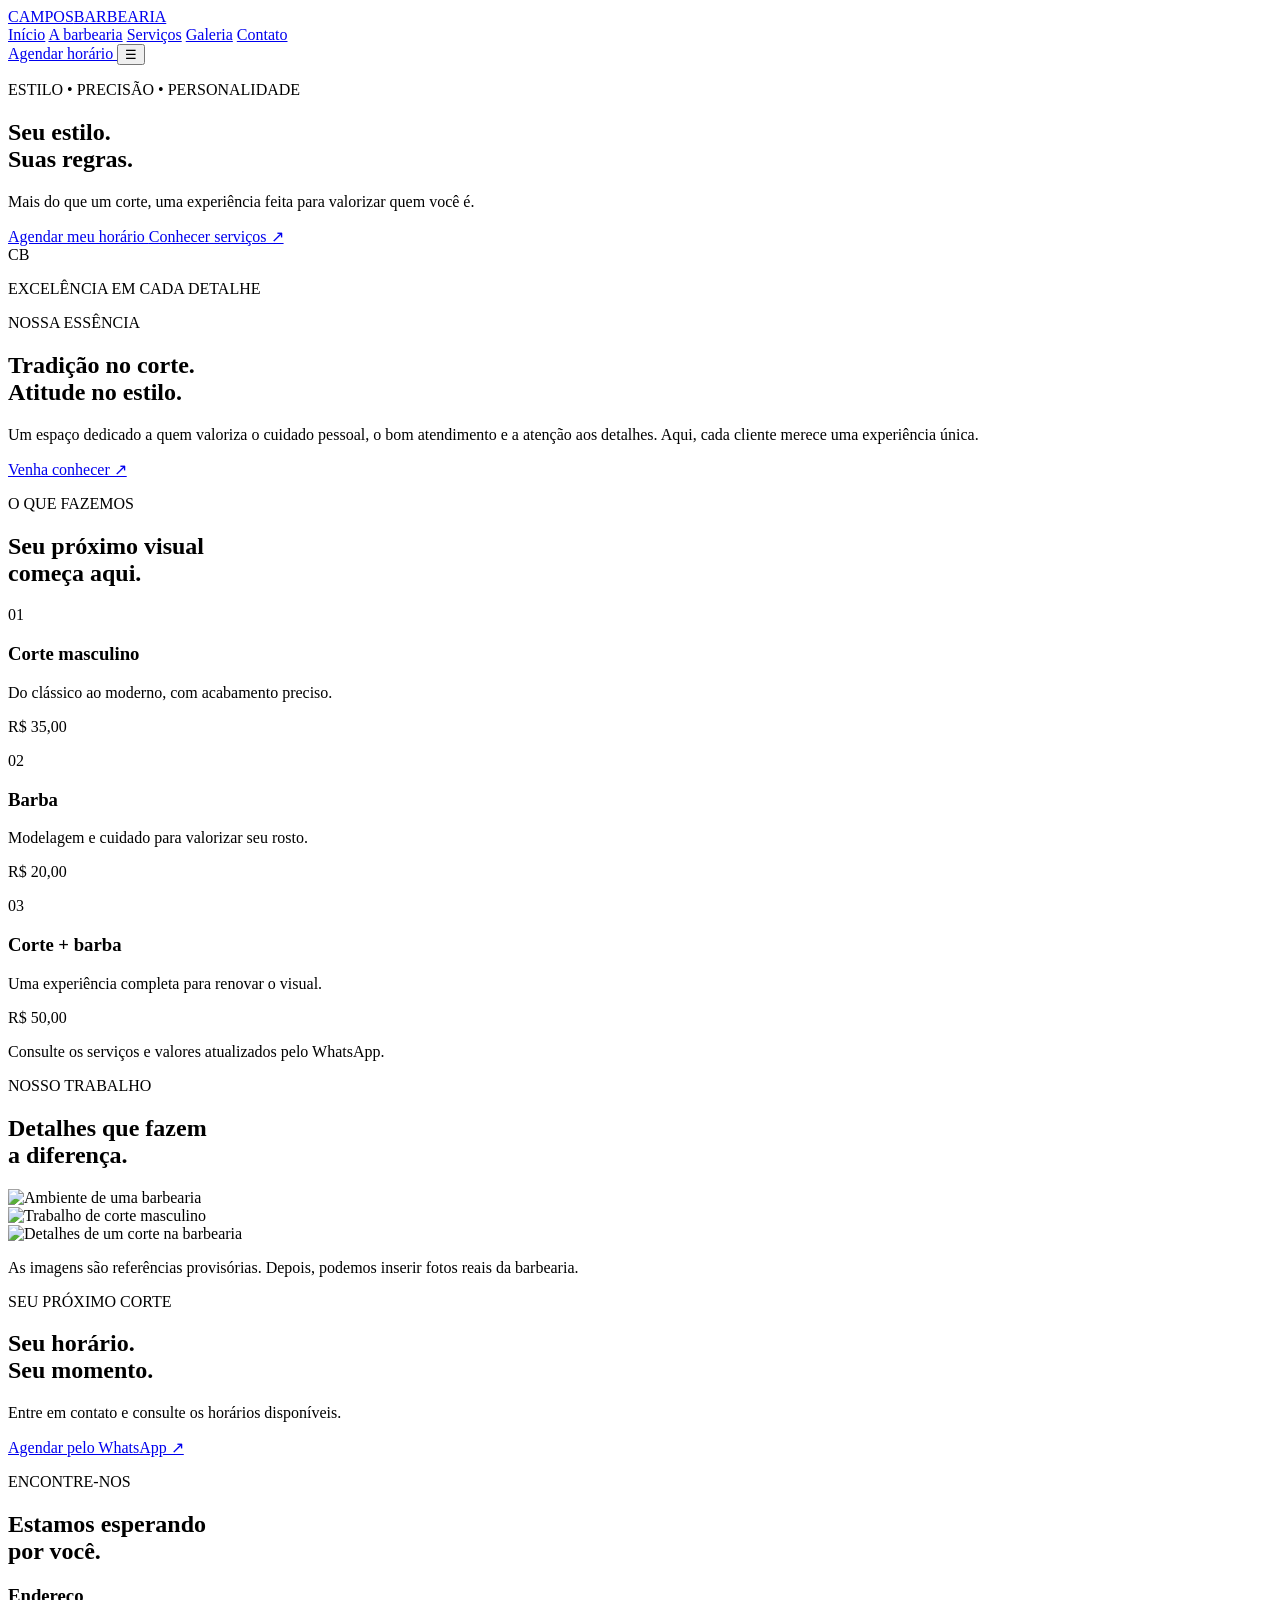
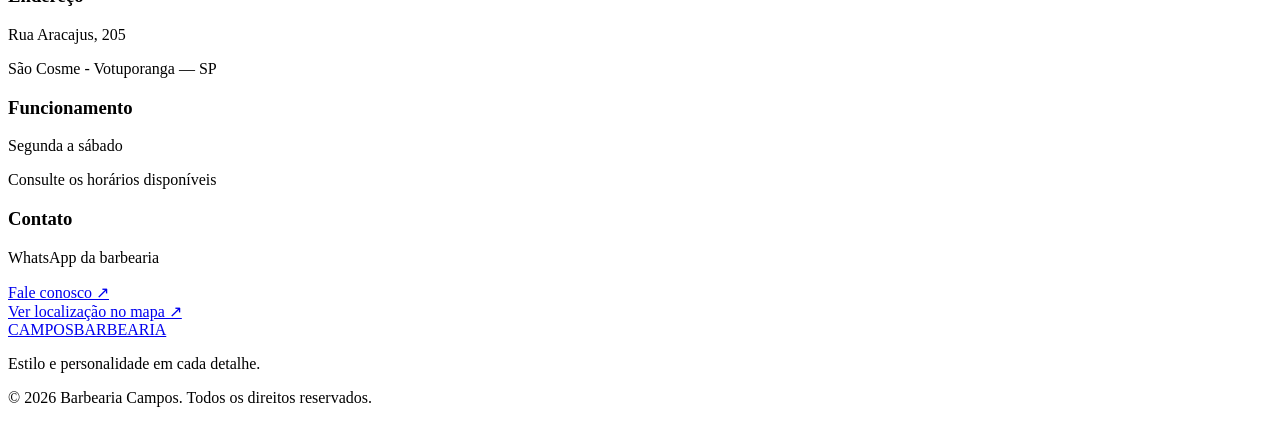
==== index.html @ 14225ef7 "Create index.html" ====
<!DOCTYPE html>
<html lang="pt-BR">
<head>
    <meta charset="UTF-8">
    <meta name="viewport" content="width=device-width, initial-scale=1.0">

    <meta name="description"
          content="Cortes de qualidade, estilo e atendimento personalizado. Agende seu horário.">

    <title>Campos | Barbearia Premium</title>

    <!-- Arquivo de estilos -->
    <link rel="stylesheet" href="style.css">

    <!-- Ícones e interações serão configurados depois -->
    <script src="script.js" defer></script>
</head>

<body>

    <!-- CABEÇALHO -->
    <header class="header">
        <a href="#inicio" class="logo">
            CAMPOS<span>BARBEARIA</span>
        </a>

        <nav class="nav" id="menu">
            <a href="#inicio">Início</a>
            <a href="#sobre">A barbearia</a>
            <a href="#servicos">Serviços</a>
            <a href="#galeria">Galeria</a>
            <a href="#contato">Contato</a>
        </nav>

        <a href="#agendamento" class="btn btn-outline">
            Agendar horário
        </a>

        <button class="menu-toggle"
                id="menu-toggle"
                aria-label="Abrir menu"
                aria-expanded="false"
                aria-controls="menu">
            ☰
        </button>
    </header>

    <main>

        <!-- APRESENTAÇÃO -->
        <section class="hero" id="inicio">
            <div class="hero-content">
                <p class="eyebrow">ESTILO • PRECISÃO • PERSONALIDADE</p>

                <h1>
                    Seu estilo.<br>
                    Suas <span>regras.</span>
                </h1>

                <p class="hero-description">
                    Mais do que um corte, uma experiência feita
                    para valorizar quem você é.
                </p>

                <div class="hero-actions">
                    <a href="#agendamento" class="btn btn-gold">
                        Agendar meu horário
                    </a>

                    <a href="#servicos" class="text-link">
                        Conhecer serviços ↗
                    </a>
                </div>
            </div>

            <div class="hero-decoration" aria-hidden="true">
                <span>CB</span>
            </div>

            <p class="hero-caption">
                EXCELÊNCIA EM CADA DETALHE
            </p>
        </section>

        <!-- SOBRE A BARBEARIA -->
        <section class="section about" id="sobre">
            <div class="section-heading">
                <p class="eyebrow">NOSSA ESSÊNCIA</p>
                <h2>Tradição no corte.<br><span>Atitude no estilo.</span></h2>
            </div>

            <div class="about-content">
                <p>
                    Um espaço dedicado a quem valoriza o cuidado pessoal,
                    o bom atendimento e a atenção aos detalhes.
                    Aqui, cada cliente merece uma experiência única.
                </p>

                <a href="#contato" class="text-link">
                    Venha conhecer ↗
                </a>
            </div>
        </section>

        <!-- SERVIÇOS -->
        <section class="section services" id="servicos">
            <div class="section-heading">
                <p class="eyebrow">O QUE FAZEMOS</p>
                <h2>Seu próximo visual<br><span>começa aqui.</span></h2>
            </div>

            <div class="service-grid">
                <article class="service-card">
                    <span class="service-number">01</span>
                    <h3>Corte masculino</h3>
                    <p>Do clássico ao moderno, com acabamento preciso.</p>
                    <p class="service-price">R$ 35,00</p>
                </article>

                <article class="service-card">
                    <span class="service-number">02</span>
                    <h3>Barba</h3>
                    <p>Modelagem e cuidado para valorizar seu rosto.</p>
                    <p class="service-price">R$ 20,00</p>
                </article>

                <article class="service-card">
                    <span class="service-number">03</span>
                    <h3>Corte + barba</h3>
                    <p>Uma experiência completa para renovar o visual.</p>
                    <p class="service-price">R$ 50,00</p>
                </article>
            </div>

            <p class="section-note">
                Consulte os serviços e valores atualizados pelo WhatsApp.
            </p>
        </section>

        <!-- GALERIA -->
        <section class="section gallery" id="galeria">
            <div class="section-heading">
                <p class="eyebrow">NOSSO TRABALHO</p>
                <h2>Detalhes que fazem<br><span>a diferença.</span></h2>
            </div>

            <div class="gallery-grid">
                <div class="gallery-item gallery-large">
                    <img
                        src="https://images.unsplash.com/photo-1503951914875-452162b0f3f1?auto=format&fit=crop&w=1000&q=80"
                        alt="Ambiente de uma barbearia"
                        loading="lazy">
                </div>

                <div class="gallery-item">
                    <img
                        src="https://images.unsplash.com/photo-1621605815971-fbc98d665033?auto=format&fit=crop&w=700&q=80"
                        alt="Trabalho de corte masculino"
                        loading="lazy">
                </div>

                <div class="gallery-item">
                    <img
                        src="https://images.unsplash.com/photo-1599351431202-1e0f0137899a?auto=format&fit=crop&w=700&q=80"
                        alt="Detalhes de um corte na barbearia"
                        loading="lazy">
                </div>
            </div>

            <p class="section-note">
                As imagens são referências provisórias.
                Depois, podemos inserir fotos reais da barbearia.
            </p>
        </section>

        <!-- AGENDAMENTO -->
        <section class="booking" id="agendamento">
            <p class="eyebrow">SEU PRÓXIMO CORTE</p>

            <h2>Seu horário.<br><span>Seu momento.</span></h2>

            <p>
                Entre em contato e consulte os horários disponíveis.
            </p>

            <a
                class="btn btn-gold"
                href="https://wa.me/5517991601154?text=Ol%C3%A1%21%20Gostaria%20de%20agendar%20um%20hor%C3%A1rio."
                target="_blank"
                rel="noopener noreferrer">
                Agendar pelo WhatsApp ↗
            </a>
        </section>

        <!-- LOCALIZAÇÃO E CONTATO -->
        <section class="section contact" id="contato">
            <div class="section-heading">
                <p class="eyebrow">ENCONTRE-NOS</p>
                <h2>Estamos esperando<br><span>por você.</span></h2>
            </div>

            <div class="contact-grid">
                <div>
                    <h3>Endereço</h3>
                    <p>Rua Aracajus, 205</p>
                    <p>São Cosme - Votuporanga — SP</p>
                </div>

                <div>
                    <h3>Funcionamento</h3>
                    <p>Segunda a sábado</p>
                    <p>Consulte os horários disponíveis</p>
                </div>

                <div>
                    <h3>Contato</h3>
                    <p>WhatsApp da barbearia</p>
                    <a href="#agendamento" class="text-link">
                        Fale conosco ↗
                    </a>
                </div>
            </div>

            <a
              class="btn btn-outline"
              href="https://www.google.com/maps/search/?api=1&query=Rua+Aracajus%2C+205%2C+S%C3%A3o+Cosme%2C+Votuporanga%2C+SP"
              target="_blank"
              rel="noopener noreferrer">
              Ver localização no mapa ↗
            </a>
        </section>

    </main>

    <!-- RODAPÉ -->
    <footer class="footer">
        <a href="#inicio" class="logo">
            CAMPOS<span>BARBEARIA</span>
        </a>

        <p>Estilo e personalidade em cada detalhe.</p>

        <p class="copyright">
            © <span id="year">2026</span> Barbearia Campos.
            Todos os direitos reservados.
        </p>
    </footer>

</body>
</html>
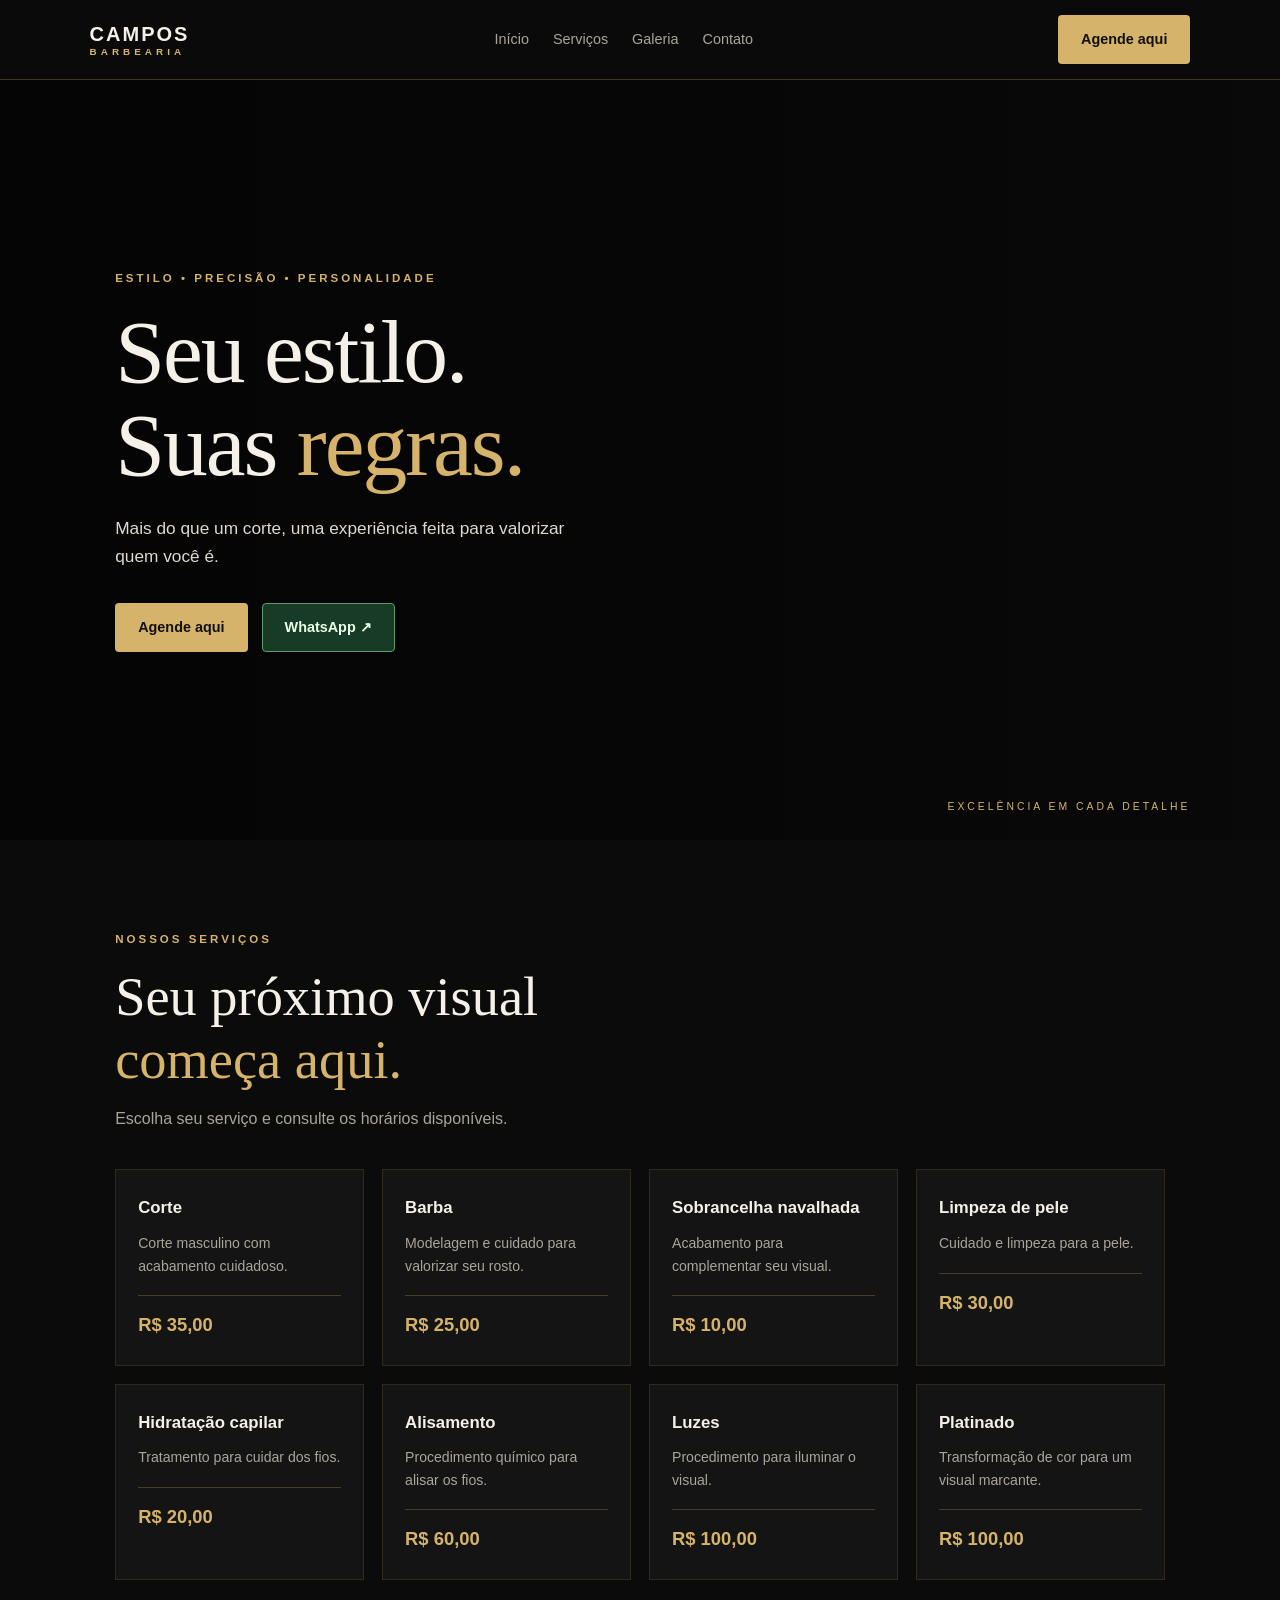
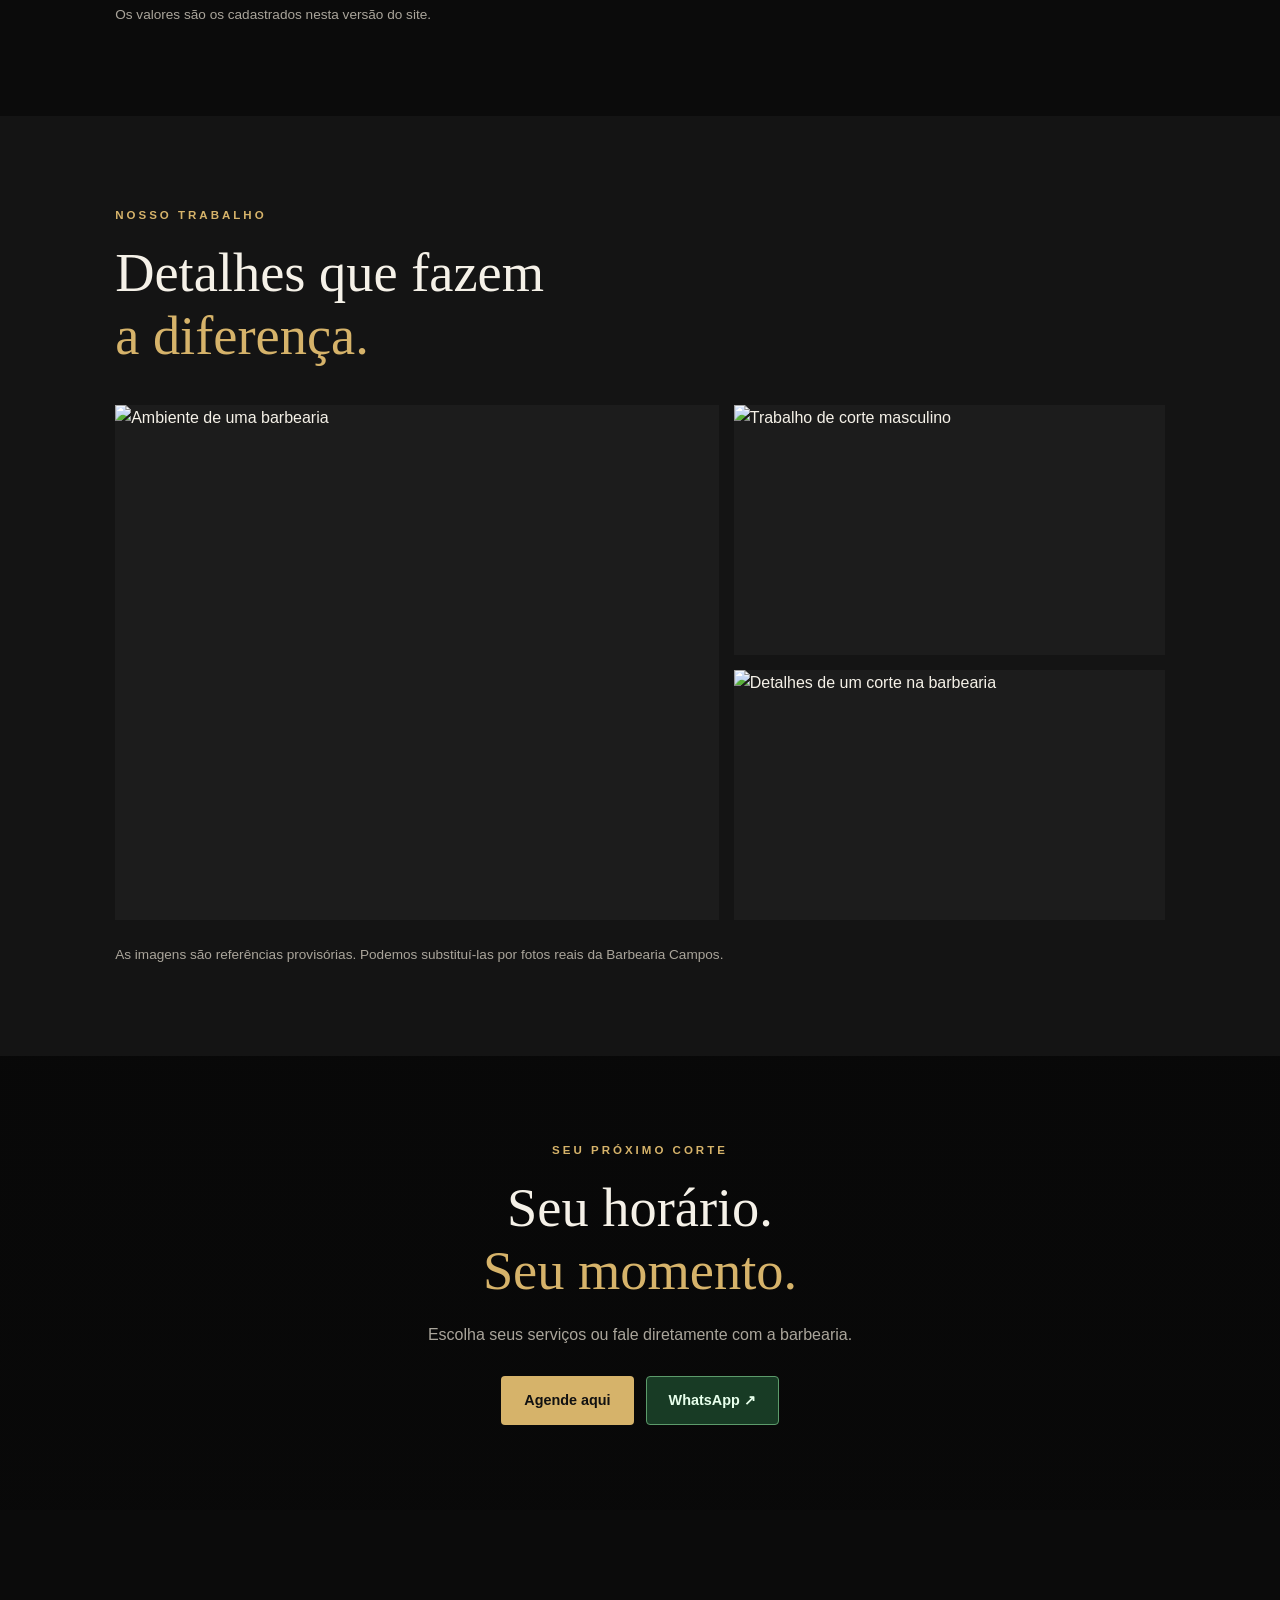
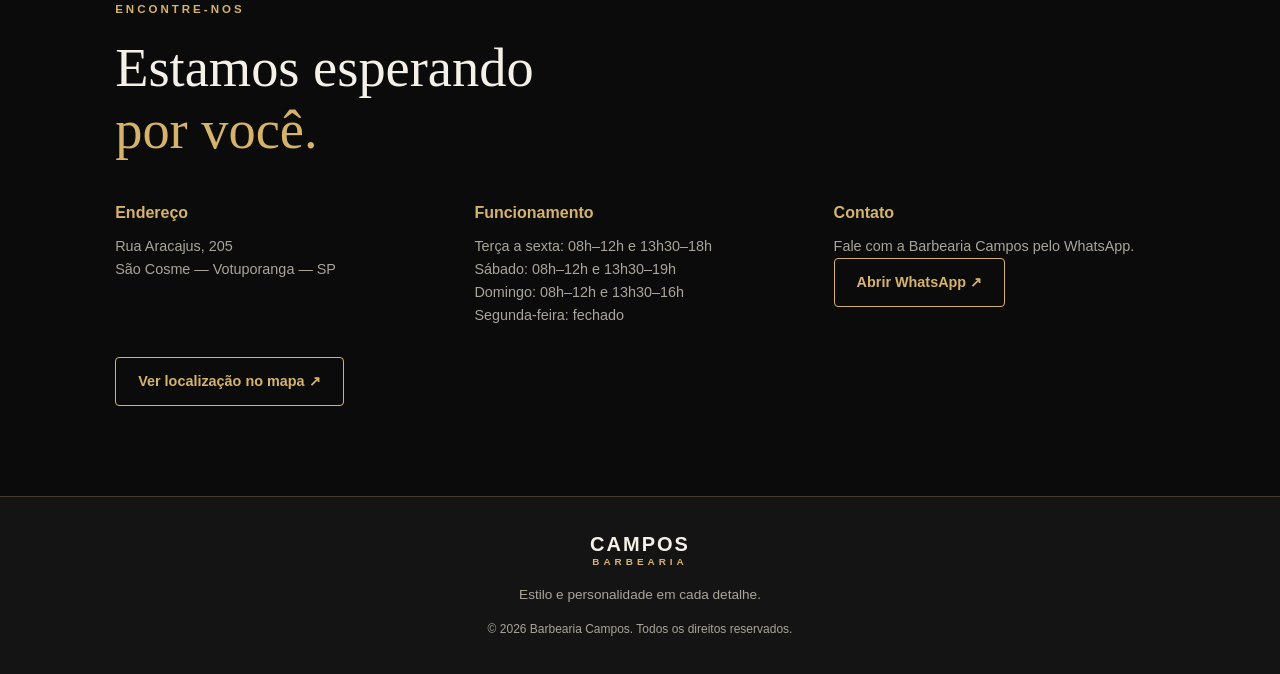
==== commit caf9c292: "Update index.html" ====
--- a/index.html
+++ b/index.html
@@ -1,53 +1,45 @@
+
 <!DOCTYPE html>
 <html lang="pt-BR">
 <head>
     <meta charset="UTF-8">
     <meta name="viewport" content="width=device-width, initial-scale=1.0">
-
-    <meta name="description"
-          content="Cortes de qualidade, estilo e atendimento personalizado. Agende seu horário.">
-
-    <title>Campos | Barbearia Premium</title>
-
-    <!-- Arquivo de estilos -->
+    <meta name="theme-color" content="#0b0b0b">
+    <meta name="description" content="Barbearia Campos: estilo, precisão e atendimento personalizado. Agende seu horário.">
+    <title>Barbearia Campos | Estilo e personalidade</title>
     <link rel="stylesheet" href="style.css">
-
-    <!-- Ícones e interações serão configurados depois -->
     <script src="script.js" defer></script>
 </head>
-
 <body>
-
-    <!-- CABEÇALHO -->
     <header class="header">
-        <a href="#inicio" class="logo">
+        <a href="#inicio" class="logo" aria-label="Barbearia Campos, início">
             CAMPOS<span>BARBEARIA</span>
         </a>
 
-        <nav class="nav" id="menu">
+        <nav class="nav" id="menu" aria-label="Navegação principal">
             <a href="#inicio">Início</a>
-            <a href="#sobre">A barbearia</a>
             <a href="#servicos">Serviços</a>
             <a href="#galeria">Galeria</a>
             <a href="#contato">Contato</a>
         </nav>
 
-        <a href="#agendamento" class="btn btn-outline">
-            Agendar horário
-        </a>
-
-        <button class="menu-toggle"
-                id="menu-toggle"
-                aria-label="Abrir menu"
-                aria-expanded="false"
-                aria-controls="menu">
+        <div class="header-actions">
+            <a href="agendamento.html" class="btn btn-gold">Agende aqui</a>
+        </div>
+
+        <button
+            class="menu-toggle"
+            id="menu-toggle"
+            type="button"
+            aria-label="Abrir menu"
+            aria-expanded="false"
+            aria-controls="menu">
             ☰
         </button>
     </header>
 
     <main>
-
-        <!-- APRESENTAÇÃO -->
+        <!-- CAPA PRINCIPAL -->
         <section class="hero" id="inicio">
             <div class="hero-content">
                 <p class="eyebrow">ESTILO • PRECISÃO • PERSONALIDADE</p>
@@ -63,77 +55,83 @@
                 </p>
 
                 <div class="hero-actions">
-                    <a href="#agendamento" class="btn btn-gold">
-                        Agendar meu horário
+                    <a href="agendamento.html" class="btn btn-gold">
+                        Agende aqui
                     </a>
 
-                    <a href="#servicos" class="text-link">
-                        Conhecer serviços ↗
+                    <a
+                        href="https://wa.me/5517991601154?text=Ol%C3%A1%21%20Gostaria%20de%20conhecer%20os%20servi%C3%A7os%20da%20Barbearia%20Campos."
+                        class="btn btn-whatsapp"
+                        target="_blank"
+                        rel="noopener noreferrer">
+                        WhatsApp ↗
                     </a>
                 </div>
             </div>
 
-            <div class="hero-decoration" aria-hidden="true">
-                <span>CB</span>
-            </div>
-
-            <p class="hero-caption">
-                EXCELÊNCIA EM CADA DETALHE
-            </p>
-        </section>
-
-        <!-- SOBRE A BARBEARIA -->
-        <section class="section about" id="sobre">
-            <div class="section-heading">
-                <p class="eyebrow">NOSSA ESSÊNCIA</p>
-                <h2>Tradição no corte.<br><span>Atitude no estilo.</span></h2>
-            </div>
-
-            <div class="about-content">
-                <p>
-                    Um espaço dedicado a quem valoriza o cuidado pessoal,
-                    o bom atendimento e a atenção aos detalhes.
-                    Aqui, cada cliente merece uma experiência única.
-                </p>
-
-                <a href="#contato" class="text-link">
-                    Venha conhecer ↗
-                </a>
-            </div>
+            <p class="hero-caption">EXCELÊNCIA EM CADA DETALHE</p>
         </section>
 
         <!-- SERVIÇOS -->
         <section class="section services" id="servicos">
             <div class="section-heading">
-                <p class="eyebrow">O QUE FAZEMOS</p>
+                <p class="eyebrow">NOSSOS SERVIÇOS</p>
                 <h2>Seu próximo visual<br><span>começa aqui.</span></h2>
+                <p>Escolha seu serviço e consulte os horários disponíveis.</p>
             </div>
 
             <div class="service-grid">
                 <article class="service-card">
-                    <span class="service-number">01</span>
-                    <h3>Corte masculino</h3>
-                    <p>Do clássico ao moderno, com acabamento preciso.</p>
+                    <h3>Corte</h3>
+                    <p>Corte masculino com acabamento cuidadoso.</p>
                     <p class="service-price">R$ 35,00</p>
                 </article>
 
                 <article class="service-card">
-                    <span class="service-number">02</span>
                     <h3>Barba</h3>
                     <p>Modelagem e cuidado para valorizar seu rosto.</p>
+                    <p class="service-price">R$ 25,00</p>
+                </article>
+
+                <article class="service-card">
+                    <h3>Sobrancelha navalhada</h3>
+                    <p>Acabamento para complementar seu visual.</p>
+                    <p class="service-price">R$ 10,00</p>
+                </article>
+
+                <article class="service-card">
+                    <h3>Limpeza de pele</h3>
+                    <p>Cuidado e limpeza para a pele.</p>
+                    <p class="service-price">R$ 30,00</p>
+                </article>
+
+                <article class="service-card">
+                    <h3>Hidratação capilar</h3>
+                    <p>Tratamento para cuidar dos fios.</p>
                     <p class="service-price">R$ 20,00</p>
                 </article>
 
                 <article class="service-card">
-                    <span class="service-number">03</span>
-                    <h3>Corte + barba</h3>
-                    <p>Uma experiência completa para renovar o visual.</p>
-                    <p class="service-price">R$ 50,00</p>
+                    <h3>Alisamento</h3>
+                    <p>Procedimento químico para alisar os fios.</p>
+                    <p class="service-price">R$ 60,00</p>
+                </article>
+
+                <article class="service-card">
+                    <h3>Luzes</h3>
+                    <p>Procedimento para iluminar o visual.</p>
+                    <p class="service-price">R$ 100,00</p>
+                </article>
+
+                <article class="service-card">
+                    <h3>Platinado</h3>
+                    <p>Transformação de cor para um visual marcante.</p>
+                    <p class="service-price">R$ 100,00</p>
                 </article>
             </div>
 
             <p class="section-note">
-                Consulte os serviços e valores atualizados pelo WhatsApp.
+                Os valores são os cadastrados nesta versão do site.
             </p>
         </section>
 
@@ -168,31 +166,33 @@
             </div>
 
             <p class="section-note">
-                As imagens são referências provisórias.
-                Depois, podemos inserir fotos reais da barbearia.
+                As imagens são referências provisórias. Podemos substituí-las
+                por fotos reais da Barbearia Campos.
             </p>
         </section>
 
-        <!-- AGENDAMENTO -->
-        <section class="booking" id="agendamento">
+        <!-- CHAMADA PARA AGENDAMENTO -->
+        <section class="booking">
             <p class="eyebrow">SEU PRÓXIMO CORTE</p>
-
             <h2>Seu horário.<br><span>Seu momento.</span></h2>
-
-            <p>
-                Entre em contato e consulte os horários disponíveis.
-            </p>
-
-            <a
-                class="btn btn-gold"
-                href="https://wa.me/5517991601154?text=Ol%C3%A1%21%20Gostaria%20de%20agendar%20um%20hor%C3%A1rio."
-                target="_blank"
-                rel="noopener noreferrer">
-                Agendar pelo WhatsApp ↗
-            </a>
-        </section>
-
-        <!-- LOCALIZAÇÃO E CONTATO -->
+            <p>Escolha seus serviços ou fale diretamente com a barbearia.</p>
+
+            <div class="booking-actions">
+                <a href="agendamento.html" class="btn btn-gold">
+                    Agende aqui
+                </a>
+
+                <a
+                    href="https://wa.me/5517991601154?text=Ol%C3%A1%21%20Gostaria%20de%20agendar%20um%20hor%C3%A1rio."
+                    class="btn btn-whatsapp"
+                    target="_blank"
+                    rel="noopener noreferrer">
+                    WhatsApp ↗
+                </a>
+            </div>
+        </section>
+
+        <!-- CONTATO E LOCALIZAÇÃO -->
         <section class="section contact" id="contato">
             <div class="section-heading">
                 <p class="eyebrow">ENCONTRE-NOS</p>
@@ -203,36 +203,40 @@
                 <div>
                     <h3>Endereço</h3>
                     <p>Rua Aracajus, 205</p>
-                    <p>São Cosme - Votuporanga — SP</p>
+                    <p>São Cosme — Votuporanga — SP</p>
                 </div>
 
                 <div>
                     <h3>Funcionamento</h3>
-                    <p>Segunda a sábado</p>
-                    <p>Consulte os horários disponíveis</p>
+                    <p>Terça a sexta: 08h–12h e 13h30–18h</p>
+                    <p>Sábado: 08h–12h e 13h30–19h</p>
+                    <p>Domingo: 08h–12h e 13h30–16h</p>
+                    <p>Segunda-feira: fechado</p>
                 </div>
 
                 <div>
                     <h3>Contato</h3>
-                    <p>WhatsApp da barbearia</p>
-                    <a href="#agendamento" class="text-link">
-                        Fale conosco ↗
+                    <p>Fale com a Barbearia Campos pelo WhatsApp.</p>
+                    <a
+                        href="https://wa.me/5517991601154"
+                        class="btn btn-outline"
+                        target="_blank"
+                        rel="noopener noreferrer">
+                        Abrir WhatsApp ↗
                     </a>
                 </div>
             </div>
 
             <a
-              class="btn btn-outline"
-              href="https://www.google.com/maps/search/?api=1&query=Rua+Aracajus%2C+205%2C+S%C3%A3o+Cosme%2C+Votuporanga%2C+SP"
-              target="_blank"
-              rel="noopener noreferrer">
-              Ver localização no mapa ↗
+                class="btn btn-outline"
+                href="https://www.google.com/maps/search/?api=1&query=Rua+Aracajus%2C+205%2C+S%C3%A3o+Cosme%2C+Votuporanga%2C+SP"
+                target="_blank"
+                rel="noopener noreferrer">
+                Ver localização no mapa ↗
             </a>
         </section>
-
     </main>
 
-    <!-- RODAPÉ -->
     <footer class="footer">
         <a href="#inicio" class="logo">
             CAMPOS<span>BARBEARIA</span>
@@ -245,6 +249,6 @@
             Todos os direitos reservados.
         </p>
     </footer>
-
 </body>
 </html>
+
--- a/style.css
+++ b/style.css
@@ -0,0 +1,795 @@
+
+:root {
+    --bg: #0b0b0b;
+    --surface: #141414;
+    --surface-light: #1c1c1c;
+    --gold: #d6b36a;
+    --gold-light: #f0d99f;
+    --text: #f5f1e8;
+    --muted: #aaa59b;
+    --border: rgba(214, 179, 106, 0.25);
+}
+
+* {
+    margin: 0;
+    padding: 0;
+    box-sizing: border-box;
+}
+
+html {
+    scroll-behavior: smooth;
+    scroll-padding-top: 90px;
+}
+
+body {
+    background: var(--bg);
+    color: var(--text);
+    font-family: Arial, Helvetica, sans-serif;
+    line-height: 1.6;
+    overflow-wrap: break-word;
+}
+
+img {
+    display: block;
+    max-width: 100%;
+    width: 100%;
+}
+
+a {
+    color: inherit;
+    text-decoration: none;
+}
+
+button,
+input,
+select {
+    font: inherit;
+}
+
+a:focus-visible,
+button:focus-visible,
+input:focus-visible,
+select:focus-visible {
+    outline: 2px solid var(--gold-light);
+    outline-offset: 3px;
+}
+
+::selection {
+    background: var(--gold);
+    color: var(--bg);
+}
+
+/* CABEÇALHO */
+
+.header {
+    position: sticky;
+    top: 0;
+    z-index: 100;
+    width: 100%;
+    min-height: 78px;
+    padding: 15px 7%;
+    display: flex;
+    align-items: center;
+    justify-content: space-between;
+    gap: 24px;
+    background: rgba(11, 11, 11, 0.97);
+    border-bottom: 1px solid var(--border);
+}
+
+.logo {
+    display: inline-flex;
+    flex-direction: column;
+    flex-shrink: 0;
+    font-size: 1.25rem;
+    font-weight: 800;
+    letter-spacing: 2px;
+    line-height: 1.2;
+}
+
+.logo span {
+    color: var(--gold);
+    font-size: 0.62rem;
+    letter-spacing: 4px;
+}
+
+.nav {
+    display: flex;
+    align-items: center;
+    gap: 24px;
+}
+
+.nav a {
+    color: var(--muted);
+    font-size: 0.9rem;
+    transition: color 0.2s ease;
+}
+
+.nav a:hover {
+    color: var(--gold);
+}
+
+.header-actions {
+    display: flex;
+    align-items: center;
+    gap: 10px;
+}
+
+.menu-toggle {
+    display: none;
+    min-width: 44px;
+    min-height: 44px;
+    border: 1px solid var(--border);
+    border-radius: 4px;
+    background: transparent;
+    color: var(--gold);
+    font-size: 1.5rem;
+    cursor: pointer;
+}
+
+/* BOTÕES */
+
+.btn {
+    min-height: 46px;
+    padding: 12px 22px;
+    display: inline-flex;
+    justify-content: center;
+    align-items: center;
+    gap: 8px;
+    border: 1px solid transparent;
+    border-radius: 4px;
+    font-size: 0.9rem;
+    font-weight: 700;
+    text-align: center;
+    cursor: pointer;
+    transition:
+        background 0.2s ease,
+        color 0.2s ease,
+        border-color 0.2s ease,
+        transform 0.2s ease;
+}
+
+.btn:hover {
+    transform: translateY(-2px);
+}
+
+.btn-gold {
+    background: var(--gold);
+    color: #111;
+}
+
+.btn-gold:hover {
+    background: var(--gold-light);
+}
+
+.btn-outline {
+    border-color: var(--gold);
+    color: var(--gold);
+    background: transparent;
+}
+
+.btn-outline:hover {
+    background: var(--gold);
+    color: #111;
+}
+
+.btn-whatsapp {
+    border-color: #5c9b6b;
+    background: #183b25;
+    color: #e7ffec;
+}
+
+.btn-whatsapp:hover {
+    background: #245332;
+}
+
+/* CAPA / APRESENTAÇÃO PRINCIPAL */
+
+.hero {
+    position: relative;
+    isolation: isolate;
+    min-height: min(760px, calc(100vh - 78px));
+    padding: 100px 9%;
+    display: flex;
+    align-items: center;
+    overflow: hidden;
+    background:
+        linear-gradient(
+            90deg,
+            rgba(5, 5, 5, 0.97) 0%,
+            rgba(5, 5, 5, 0.83) 52%,
+            rgba(5, 5, 5, 0.38) 100%
+        ),
+        url("https://images.unsplash.com/photo-1503951914875-452162b0f3f1?auto=format&fit=crop&w=1800&q=85")
+        center 45% / cover no-repeat;
+}
+
+.hero-content {
+    position: relative;
+    z-index: 2;
+    width: 100%;
+    max-width: 720px;
+}
+
+.eyebrow {
+    margin-bottom: 18px;
+    color: var(--gold);
+    font-size: 0.72rem;
+    font-weight: 700;
+    letter-spacing: 3px;
+    text-transform: uppercase;
+}
+
+.hero h1 {
+    margin-bottom: 24px;
+    font-family: Georgia, "Times New Roman", serif;
+    font-size: clamp(3rem, 7vw, 6rem);
+    font-weight: 400;
+    line-height: 1.04;
+    letter-spacing: -2px;
+}
+
+.hero h1 span,
+.section-heading h2 span,
+.booking h2 span {
+    color: var(--gold);
+}
+
+.hero-description {
+    max-width: 470px;
+    margin-bottom: 32px;
+    color: #ded8ce;
+    font-size: 1.08rem;
+}
+
+.hero-actions {
+    display: flex;
+    flex-wrap: wrap;
+    align-items: center;
+    gap: 14px;
+}
+
+.hero-caption {
+    position: absolute;
+    right: 7%;
+    bottom: 24px;
+    color: var(--gold);
+    font-size: 0.65rem;
+    letter-spacing: 3px;
+}
+
+/* SEÇÕES */
+
+.section {
+    padding: 90px 9%;
+}
+
+.section-heading {
+    margin-bottom: 38px;
+}
+
+.section-heading h2,
+.booking h2 {
+    font-family: Georgia, "Times New Roman", serif;
+    font-size: clamp(2rem, 4.5vw, 3.4rem);
+    font-weight: 400;
+    line-height: 1.15;
+}
+
+.section-heading > p:not(.eyebrow) {
+    margin-top: 14px;
+    color: var(--muted);
+}
+
+/* SERVIÇOS */
+
+.services {
+    background: var(--bg);
+}
+
+.service-grid {
+    display: grid;
+    grid-template-columns: repeat(4, minmax(0, 1fr));
+    gap: 18px;
+}
+
+.service-card {
+    min-width: 0;
+    padding: 25px 22px;
+    border: 1px solid #30291e;
+    background: var(--surface);
+    transition:
+        transform 0.2s ease,
+        border-color 0.2s ease;
+}
+
+.service-card:hover {
+    transform: translateY(-4px);
+    border-color: var(--gold);
+}
+
+.service-card h3 {
+    margin-bottom: 10px;
+    font-size: 1.05rem;
+}
+
+.service-card p {
+    color: var(--muted);
+    font-size: 0.88rem;
+}
+
+.service-price {
+    margin-top: 18px;
+    padding-top: 14px;
+    border-top: 1px solid var(--border);
+    color: var(--gold) !important;
+    font-size: 1.15rem !important;
+    font-weight: 700;
+}
+
+.section-note {
+    margin-top: 24px;
+    color: var(--muted);
+    font-size: 0.85rem;
+}
+
+/* GALERIA */
+
+.gallery {
+    background: var(--surface);
+}
+
+.gallery-grid {
+    display: grid;
+    grid-template-columns: 1.4fr 1fr;
+    grid-template-rows: repeat(2, minmax(180px, 250px));
+    gap: 15px;
+}
+
+.gallery-item {
+    min-width: 0;
+    overflow: hidden;
+    background: var(--surface-light);
+}
+
+.gallery-large {
+    grid-row: span 2;
+}
+
+.gallery-item img {
+    height: 100%;
+    object-fit: cover;
+    transition: transform 0.35s ease;
+}
+
+.gallery-item:hover img {
+    transform: scale(1.04);
+}
+
+/* CHAMADA PARA AGENDAMENTO */
+
+.booking {
+    padding: 85px 9%;
+    text-align: center;
+    background:
+        linear-gradient(rgba(8, 8, 8, 0.9), rgba(8, 8, 8, 0.95)),
+        url("https://images.unsplash.com/photo-1621605815971-fbc98d665033?auto=format&fit=crop&w=1600&q=80")
+        center / cover no-repeat;
+}
+
+.booking h2 {
+    margin-bottom: 20px;
+}
+
+.booking > p:not(.eyebrow) {
+    margin-bottom: 28px;
+    color: var(--muted);
+}
+
+.booking-actions {
+    display: flex;
+    justify-content: center;
+    flex-wrap: wrap;
+    gap: 12px;
+}
+
+/* CONTATO */
+
+.contact {
+    background: var(--bg);
+}
+
+.contact-grid {
+    display: grid;
+    grid-template-columns: repeat(3, minmax(0, 1fr));
+    gap: 28px;
+    margin-bottom: 30px;
+}
+
+.contact-grid h3 {
+    margin-bottom: 10px;
+    color: var(--gold);
+    font-size: 1rem;
+}
+
+.contact-grid p {
+    color: var(--muted);
+    font-size: 0.9rem;
+    overflow-wrap: anywhere;
+}
+
+/* RODAPÉ */
+
+.footer {
+    padding: 35px 7%;
+    border-top: 1px solid var(--border);
+    background: var(--surface);
+    text-align: center;
+}
+
+.footer .logo {
+    align-items: center;
+    margin-bottom: 16px;
+}
+
+.footer p {
+    color: var(--muted);
+    font-size: 0.85rem;
+}
+
+.footer .copyright {
+    margin-top: 14px;
+    font-size: 0.75rem;
+}
+
+/* PÁGINA DE AGENDAMENTO */
+
+.booking-page-body {
+    min-height: 100vh;
+    background: #101010;
+}
+
+.booking-page {
+    min-height: 80vh;
+    padding: 75px 6%;
+    background:
+        linear-gradient(rgba(8, 8, 8, 0.91), rgba(8, 8, 8, 0.96)),
+        url("https://images.unsplash.com/photo-1621605815971-fbc98d665033?auto=format&fit=crop&w=1600&q=80")
+        center / cover no-repeat;
+}
+
+.booking-page .section-heading {
+    max-width: 760px;
+    margin: 0 auto 35px;
+    text-align: center;
+}
+
+.booking-form {
+    width: 100%;
+    max-width: 760px;
+    margin: 0 auto;
+    padding: 32px;
+    border: 1px solid var(--border);
+    border-radius: 10px;
+    background: rgba(20, 20, 20, 0.97);
+}
+
+.booking-form h2 {
+    margin: 28px 0 12px;
+    color: var(--gold);
+    font-size: 1.3rem;
+}
+
+.booking-form h2:first-child {
+    margin-top: 0;
+}
+
+.form-help {
+    margin-bottom: 20px;
+    color: var(--muted);
+    font-size: 0.9rem;
+}
+
+/* OPÇÕES DOS SERVIÇOS */
+
+.service-list {
+    display: grid;
+    gap: 10px;
+}
+
+.service-list h3 {
+    margin-top: 20px;
+    padding-bottom: 8px;
+    border-bottom: 1px solid var(--border);
+    color: var(--gold-light);
+    font-size: 1rem;
+}
+
+.service-list h3:first-child {
+    margin-top: 0;
+}
+
+.service-option {
+    display: flex !important;
+    align-items: center;
+    gap: 12px;
+    margin: 0 !important;
+    padding: 14px;
+    border: 1px solid #333;
+    border-radius: 6px;
+    background: #111;
+    cursor: pointer;
+    transition: border-color 0.2s ease, background 0.2s ease;
+}
+
+.service-option:hover {
+    border-color: var(--gold);
+    background: #191713;
+}
+
+.service-option input[type="checkbox"] {
+    flex: 0 0 auto;
+    width: 18px;
+    min-height: 18px;
+    height: 18px;
+    padding: 0;
+    accent-color: var(--gold);
+    cursor: pointer;
+}
+
+.service-option span {
+    color: var(--text);
+    font-size: 0.92rem;
+}
+
+/* RESUMO DO PEDIDO */
+
+.booking-total {
+    display: flex;
+    justify-content: space-between;
+    gap: 20px;
+    margin: 24px 0;
+    padding: 18px;
+    border: 1px solid #383838;
+    border-radius: 8px;
+    background: #181818;
+}
+
+.booking-total span,
+.booking-total strong {
+    display: block;
+}
+
+.booking-total span {
+    margin-bottom: 6px;
+    color: var(--muted);
+    font-size: 0.85rem;
+}
+
+.booking-total strong {
+    color: var(--gold);
+    font-size: 1.15rem;
+}
+
+/* CAMPOS DO FORMULÁRIO */
+
+.booking-form label:not(.service-option) {
+    display: block;
+    margin: 16px 0 8px;
+    color: #eee;
+}
+
+.booking-form input:not([type="checkbox"]),
+.booking-form select {
+    display: block;
+    width: 100%;
+    min-height: 46px;
+    padding: 12px;
+    border: 1px solid #444;
+    border-radius: 6px;
+    background: #101010;
+    color: #fff;
+}
+
+.booking-form input:focus,
+.booking-form select:focus {
+    border-color: var(--gold);
+    outline: 1px solid var(--gold);
+}
+
+.booking-form button {
+    width: 100%;
+    margin-top: 24px;
+}
+
+#booking-message {
+    margin-top: 18px;
+    color: var(--text);
+    line-height: 1.6;
+    overflow-wrap: anywhere;
+}
+
+#booking-message a {
+    display: inline-block;
+    margin-top: 10px;
+    color: var(--gold);
+    font-weight: 700;
+    text-decoration: underline;
+}
+
+/* RESPONSIVIDADE */
+
+@media (max-width: 1050px) {
+    .header {
+        padding-right: 5%;
+        padding-left: 5%;
+        gap: 16px;
+    }
+
+    .nav {
+        gap: 14px;
+    }
+
+    .service-grid {
+        grid-template-columns: repeat(2, minmax(0, 1fr));
+    }
+
+    .section {
+        padding-right: 6%;
+        padding-left: 6%;
+    }
+}
+
+@media (max-width: 760px) {
+    .header {
+        min-height: 72px;
+        padding: 12px 5%;
+        gap: 12px;
+    }
+
+    .logo {
+        font-size: 1.05rem;
+    }
+
+    .logo span {
+        font-size: 0.58rem;
+    }
+
+    .header-actions {
+        display: none;
+    }
+
+    .menu-toggle {
+        display: inline-flex;
+        align-items: center;
+        justify-content: center;
+    }
+
+    .nav {
+        position: absolute;
+        top: 100%;
+        right: 0;
+        left: 0;
+        display: none;
+        flex-direction: column;
+        align-items: stretch;
+        gap: 0;
+        padding: 10px 5% 18px;
+        border-bottom: 1px solid var(--border);
+        background: #101010;
+    }
+
+    .nav.open {
+        display: flex;
+    }
+
+    .nav a {
+        padding: 13px 4px;
+        border-bottom: 1px solid rgba(255, 255, 255, 0.06);
+        font-size: 0.95rem;
+    }
+
+    .hero {
+        min-height: 650px;
+        padding: 80px 7% 100px;
+        background-position: 58% center;
+    }
+
+    .hero h1 {
+        font-size: clamp(2.8rem, 12vw, 4.5rem);
+        letter-spacing: -1px;
+    }
+
+    .hero-description {
+        font-size: 0.98rem;
+    }
+
+    .hero-actions {
+        align-items: stretch;
+        flex-direction: column;
+        max-width: 340px;
+    }
+
+    .hero-actions .btn {
+        width: 100%;
+    }
+
+    .hero-caption {
+        right: 7%;
+        left: 7%;
+        font-size: 0.58rem;
+        letter-spacing: 2px;
+    }
+
+    .section {
+        padding: 65px 7%;
+    }
+
+    .service-grid {
+        grid-template-columns: 1fr;
+    }
+
+    .gallery-grid {
+        grid-template-columns: 1fr 1fr;
+        grid-template-rows: 230px 155px;
+        gap: 10px;
+    }
+
+    .gallery-large {
+        grid-column: 1 / -1;
+        grid-row: auto;
+    }
+
+    .booking {
+        padding: 65px 7%;
+    }
+
+    .booking-actions {
+        flex-direction: column;
+        align-items: stretch;
+        max-width: 360px;
+        margin: 0 auto;
+    }
+
+    .contact-grid {
+        grid-template-columns: 1fr;
+        gap: 24px;
+    }
+
+    .booking-page {
+        padding: 55px 5%;
+    }
+
+    .booking-form {
+        padding: 22px 16px;
+    }
+
+    .booking-total {
+        flex-direction: column;
+    }
+}
+
+@media (max-width: 380px) {
+    .logo {
+        font-size: 0.95rem;
+    }
+
+    .hero {
+        padding-right: 6%;
+        padding-left: 6%;
+    }
+
+    .gallery-grid {
+        grid-template-rows: 190px 130px;
+    }
+}
+
+@media (prefers-reduced-motion: reduce) {
+    *,
+    *::before,
+    *::after {
+        scroll-behavior: auto !important;
+        transition-duration: 0.01ms !important;
+        animation-duration: 0.01ms !important;
+    }
+}
+
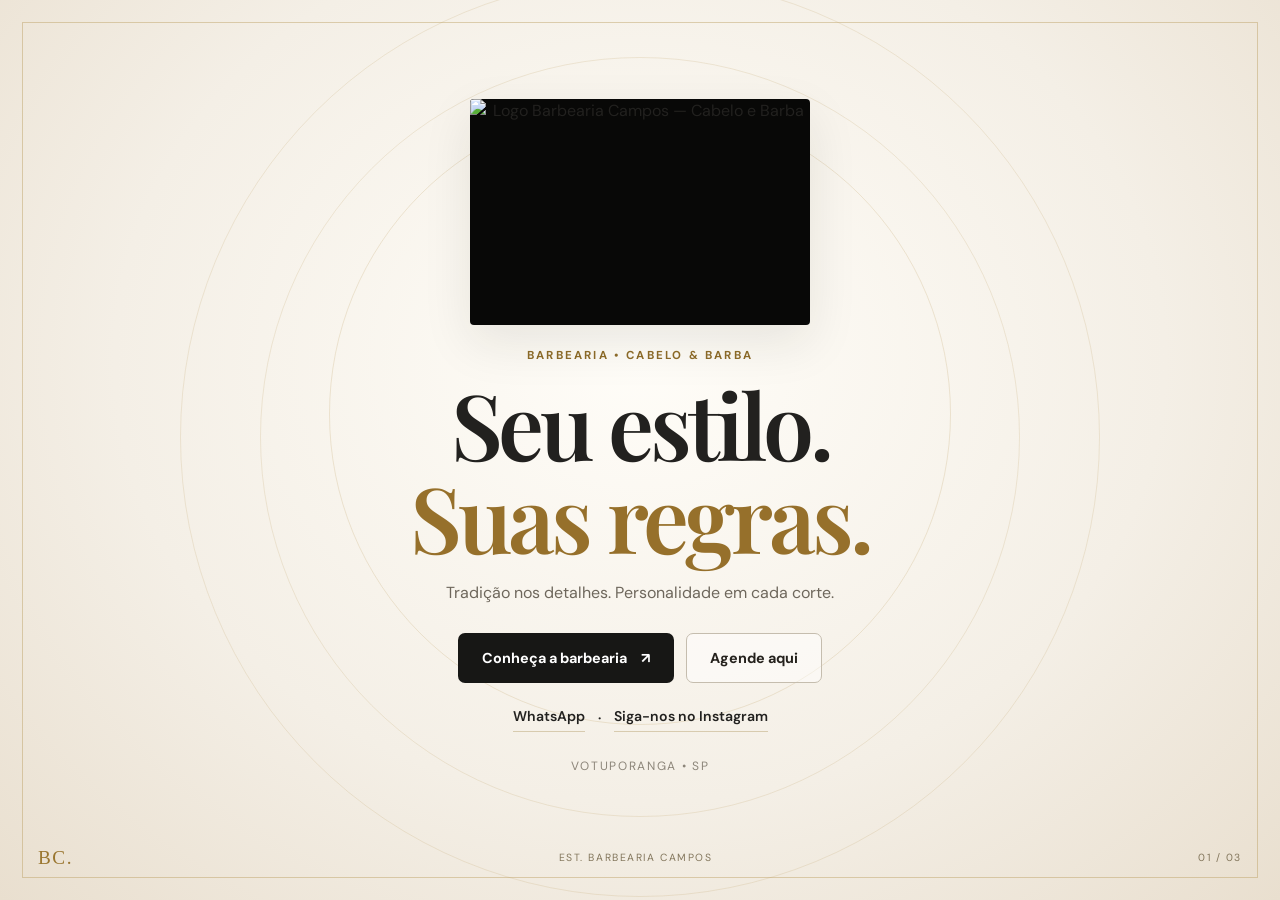
==== commit 77afbf69: "Update index.html" ====
--- a/index.html
+++ b/index.html
@@ -1,254 +1,37 @@
-
 <!DOCTYPE html>
 <html lang="pt-BR">
 <head>
-    <meta charset="UTF-8">
-    <meta name="viewport" content="width=device-width, initial-scale=1.0">
-    <meta name="theme-color" content="#0b0b0b">
-    <meta name="description" content="Barbearia Campos: estilo, precisão e atendimento personalizado. Agende seu horário.">
-    <title>Barbearia Campos | Estilo e personalidade</title>
-    <link rel="stylesheet" href="style.css">
-    <script src="script.js" defer></script>
+  <meta charset="UTF-8">
+  <meta name="viewport" content="width=device-width, initial-scale=1">
+  <meta name="theme-color" content="#f4efe6">
+  <meta name="description" content="Barbearia Campos — cabelo e barba. Escolha seu próximo visual e agende seu horário.">
+  <title>Barbearia Campos | Sua próxima versão</title>
+  <link rel="stylesheet" href="style.css">
+  <script src="script.js" defer></script>
 </head>
-<body>
-    <header class="header">
-        <a href="#inicio" class="logo" aria-label="Barbearia Campos, início">
-            CAMPOS<span>BARBEARIA</span>
-        </a>
-
-        <nav class="nav" id="menu" aria-label="Navegação principal">
-            <a href="#inicio">Início</a>
-            <a href="#servicos">Serviços</a>
-            <a href="#galeria">Galeria</a>
-            <a href="#contato">Contato</a>
-        </nav>
-
-        <div class="header-actions">
-            <a href="agendamento.html" class="btn btn-gold">Agende aqui</a>
-        </div>
-
-        <button
-            class="menu-toggle"
-            id="menu-toggle"
-            type="button"
-            aria-label="Abrir menu"
-            aria-expanded="false"
-            aria-controls="menu">
-            ☰
-        </button>
-    </header>
-
-    <main>
-        <!-- CAPA PRINCIPAL -->
-        <section class="hero" id="inicio">
-            <div class="hero-content">
-                <p class="eyebrow">ESTILO • PRECISÃO • PERSONALIDADE</p>
-
-                <h1>
-                    Seu estilo.<br>
-                    Suas <span>regras.</span>
-                </h1>
-
-                <p class="hero-description">
-                    Mais do que um corte, uma experiência feita
-                    para valorizar quem você é.
-                </p>
-
-                <div class="hero-actions">
-                    <a href="agendamento.html" class="btn btn-gold">
-                        Agende aqui
-                    </a>
-
-                    <a
-                        href="https://wa.me/5517991601154?text=Ol%C3%A1%21%20Gostaria%20de%20conhecer%20os%20servi%C3%A7os%20da%20Barbearia%20Campos."
-                        class="btn btn-whatsapp"
-                        target="_blank"
-                        rel="noopener noreferrer">
-                        WhatsApp ↗
-                    </a>
-                </div>
-            </div>
-
-            <p class="hero-caption">EXCELÊNCIA EM CADA DETALHE</p>
-        </section>
-
-        <!-- SERVIÇOS -->
-        <section class="section services" id="servicos">
-            <div class="section-heading">
-                <p class="eyebrow">NOSSOS SERVIÇOS</p>
-                <h2>Seu próximo visual<br><span>começa aqui.</span></h2>
-                <p>Escolha seu serviço e consulte os horários disponíveis.</p>
-            </div>
-
-            <div class="service-grid">
-                <article class="service-card">
-                    <h3>Corte</h3>
-                    <p>Corte masculino com acabamento cuidadoso.</p>
-                    <p class="service-price">R$ 35,00</p>
-                </article>
-
-                <article class="service-card">
-                    <h3>Barba</h3>
-                    <p>Modelagem e cuidado para valorizar seu rosto.</p>
-                    <p class="service-price">R$ 25,00</p>
-                </article>
-
-                <article class="service-card">
-                    <h3>Sobrancelha navalhada</h3>
-                    <p>Acabamento para complementar seu visual.</p>
-                    <p class="service-price">R$ 10,00</p>
-                </article>
-
-                <article class="service-card">
-                    <h3>Limpeza de pele</h3>
-                    <p>Cuidado e limpeza para a pele.</p>
-                    <p class="service-price">R$ 30,00</p>
-                </article>
-
-                <article class="service-card">
-                    <h3>Hidratação capilar</h3>
-                    <p>Tratamento para cuidar dos fios.</p>
-                    <p class="service-price">R$ 20,00</p>
-                </article>
-
-                <article class="service-card">
-                    <h3>Alisamento</h3>
-                    <p>Procedimento químico para alisar os fios.</p>
-                    <p class="service-price">R$ 60,00</p>
-                </article>
-
-                <article class="service-card">
-                    <h3>Luzes</h3>
-                    <p>Procedimento para iluminar o visual.</p>
-                    <p class="service-price">R$ 100,00</p>
-                </article>
-
-                <article class="service-card">
-                    <h3>Platinado</h3>
-                    <p>Transformação de cor para um visual marcante.</p>
-                    <p class="service-price">R$ 100,00</p>
-                </article>
-            </div>
-
-            <p class="section-note">
-                Os valores são os cadastrados nesta versão do site.
-            </p>
-        </section>
-
-        <!-- GALERIA -->
-        <section class="section gallery" id="galeria">
-            <div class="section-heading">
-                <p class="eyebrow">NOSSO TRABALHO</p>
-                <h2>Detalhes que fazem<br><span>a diferença.</span></h2>
-            </div>
-
-            <div class="gallery-grid">
-                <div class="gallery-item gallery-large">
-                    <img
-                        src="https://images.unsplash.com/photo-1503951914875-452162b0f3f1?auto=format&fit=crop&w=1000&q=80"
-                        alt="Ambiente de uma barbearia"
-                        loading="lazy">
-                </div>
-
-                <div class="gallery-item">
-                    <img
-                        src="https://images.unsplash.com/photo-1621605815971-fbc98d665033?auto=format&fit=crop&w=700&q=80"
-                        alt="Trabalho de corte masculino"
-                        loading="lazy">
-                </div>
-
-                <div class="gallery-item">
-                    <img
-                        src="https://images.unsplash.com/photo-1599351431202-1e0f0137899a?auto=format&fit=crop&w=700&q=80"
-                        alt="Detalhes de um corte na barbearia"
-                        loading="lazy">
-                </div>
-            </div>
-
-            <p class="section-note">
-                As imagens são referências provisórias. Podemos substituí-las
-                por fotos reais da Barbearia Campos.
-            </p>
-        </section>
-
-        <!-- CHAMADA PARA AGENDAMENTO -->
-        <section class="booking">
-            <p class="eyebrow">SEU PRÓXIMO CORTE</p>
-            <h2>Seu horário.<br><span>Seu momento.</span></h2>
-            <p>Escolha seus serviços ou fale diretamente com a barbearia.</p>
-
-            <div class="booking-actions">
-                <a href="agendamento.html" class="btn btn-gold">
-                    Agende aqui
-                </a>
-
-                <a
-                    href="https://wa.me/5517991601154?text=Ol%C3%A1%21%20Gostaria%20de%20agendar%20um%20hor%C3%A1rio."
-                    class="btn btn-whatsapp"
-                    target="_blank"
-                    rel="noopener noreferrer">
-                    WhatsApp ↗
-                </a>
-            </div>
-        </section>
-
-        <!-- CONTATO E LOCALIZAÇÃO -->
-        <section class="section contact" id="contato">
-            <div class="section-heading">
-                <p class="eyebrow">ENCONTRE-NOS</p>
-                <h2>Estamos esperando<br><span>por você.</span></h2>
-            </div>
-
-            <div class="contact-grid">
-                <div>
-                    <h3>Endereço</h3>
-                    <p>Rua Aracajus, 205</p>
-                    <p>São Cosme — Votuporanga — SP</p>
-                </div>
-
-                <div>
-                    <h3>Funcionamento</h3>
-                    <p>Terça a sexta: 08h–12h e 13h30–18h</p>
-                    <p>Sábado: 08h–12h e 13h30–19h</p>
-                    <p>Domingo: 08h–12h e 13h30–16h</p>
-                    <p>Segunda-feira: fechado</p>
-                </div>
-
-                <div>
-                    <h3>Contato</h3>
-                    <p>Fale com a Barbearia Campos pelo WhatsApp.</p>
-                    <a
-                        href="https://wa.me/5517991601154"
-                        class="btn btn-outline"
-                        target="_blank"
-                        rel="noopener noreferrer">
-                        Abrir WhatsApp ↗
-                    </a>
-                </div>
-            </div>
-
-            <a
-                class="btn btn-outline"
-                href="https://www.google.com/maps/search/?api=1&query=Rua+Aracajus%2C+205%2C+S%C3%A3o+Cosme%2C+Votuporanga%2C+SP"
-                target="_blank"
-                rel="noopener noreferrer">
-                Ver localização no mapa ↗
-            </a>
-        </section>
-    </main>
-
-    <footer class="footer">
-        <a href="#inicio" class="logo">
-            CAMPOS<span>BARBEARIA</span>
-        </a>
-
-        <p>Estilo e personalidade em cada detalhe.</p>
-
-        <p class="copyright">
-            © <span id="year">2026</span> Barbearia Campos.
-            Todos os direitos reservados.
-        </p>
-    </footer>
+<body class="cover-body">
+  <main class="cover">
+    <div class="cover-orbit orbit-one"></div><div class="cover-orbit orbit-two"></div>
+    <div class="cover-content">
+      <div class="cover-logo-wrap">
+        <img class="cover-logo" src="assets/logo-campos.png" alt="Logo Barbearia Campos — Cabelo e Barba">
+      </div>
+      <p class="eyebrow">BARBEARIA • CABELO &amp; BARBA</p>
+      <h1>Seu estilo.<br><span>Suas regras.</span></h1>
+      <p class="cover-copy">Tradição nos detalhes. Personalidade em cada corte.</p>
+      <div class="cover-actions">
+        <a class="btn btn-dark" href="inicio.html">Conheça a barbearia <span aria-hidden="true">↗</span></a>
+        <a class="btn btn-light" href="agendamento.html">Agende aqui</a>
+      </div>
+      <div class="cover-social">
+        <a href="https://wa.me/5517991601154" target="_blank" rel="noopener noreferrer">WhatsApp</a>
+        <span aria-hidden="true">·</span>
+        <!-- Troque o # pelo link real do Instagram da barbearia. -->
+        <a href="#" data-instagram-link>Siga-nos no Instagram</a>
+      </div>
+      <p class="cover-note">Votuporanga • SP</p>
+    </div>
+    <div class="cover-bottom"><span>BC.</span><span>EST. BARBEARIA CAMPOS</span><span>01 / 03</span></div>
+  </main>
 </body>
 </html>
-
--- a/style.css
+++ b/style.css
@@ -1,795 +1,16 @@
 
-:root {
-    --bg: #0b0b0b;
-    --surface: #141414;
-    --surface-light: #1c1c1c;
-    --gold: #d6b36a;
-    --gold-light: #f0d99f;
-    --text: #f5f1e8;
-    --muted: #aaa59b;
-    --border: rgba(214, 179, 106, 0.25);
-}
 
-* {
-    margin: 0;
-    padding: 0;
-    box-sizing: border-box;
-}
-
-html {
-    scroll-behavior: smooth;
-    scroll-padding-top: 90px;
-}
-
-body {
-    background: var(--bg);
-    color: var(--text);
-    font-family: Arial, Helvetica, sans-serif;
-    line-height: 1.6;
-    overflow-wrap: break-word;
-}
-
-img {
-    display: block;
-    max-width: 100%;
-    width: 100%;
-}
-
-a {
-    color: inherit;
-    text-decoration: none;
-}
-
-button,
-input,
-select {
-    font: inherit;
-}
-
-a:focus-visible,
-button:focus-visible,
-input:focus-visible,
-select:focus-visible {
-    outline: 2px solid var(--gold-light);
-    outline-offset: 3px;
-}
-
-::selection {
-    background: var(--gold);
-    color: var(--bg);
-}
-
-/* CABEÇALHO */
-
-.header {
-    position: sticky;
-    top: 0;
-    z-index: 100;
-    width: 100%;
-    min-height: 78px;
-    padding: 15px 7%;
-    display: flex;
-    align-items: center;
-    justify-content: space-between;
-    gap: 24px;
-    background: rgba(11, 11, 11, 0.97);
-    border-bottom: 1px solid var(--border);
-}
-
-.logo {
-    display: inline-flex;
-    flex-direction: column;
-    flex-shrink: 0;
-    font-size: 1.25rem;
-    font-weight: 800;
-    letter-spacing: 2px;
-    line-height: 1.2;
-}
-
-.logo span {
-    color: var(--gold);
-    font-size: 0.62rem;
-    letter-spacing: 4px;
-}
-
-.nav {
-    display: flex;
-    align-items: center;
-    gap: 24px;
-}
-
-.nav a {
-    color: var(--muted);
-    font-size: 0.9rem;
-    transition: color 0.2s ease;
-}
-
-.nav a:hover {
-    color: var(--gold);
-}
-
-.header-actions {
-    display: flex;
-    align-items: center;
-    gap: 10px;
-}
-
-.menu-toggle {
-    display: none;
-    min-width: 44px;
-    min-height: 44px;
-    border: 1px solid var(--border);
-    border-radius: 4px;
-    background: transparent;
-    color: var(--gold);
-    font-size: 1.5rem;
-    cursor: pointer;
-}
-
-/* BOTÕES */
-
-.btn {
-    min-height: 46px;
-    padding: 12px 22px;
-    display: inline-flex;
-    justify-content: center;
-    align-items: center;
-    gap: 8px;
-    border: 1px solid transparent;
-    border-radius: 4px;
-    font-size: 0.9rem;
-    font-weight: 700;
-    text-align: center;
-    cursor: pointer;
-    transition:
-        background 0.2s ease,
-        color 0.2s ease,
-        border-color 0.2s ease,
-        transform 0.2s ease;
-}
-
-.btn:hover {
-    transform: translateY(-2px);
-}
-
-.btn-gold {
-    background: var(--gold);
-    color: #111;
-}
-
-.btn-gold:hover {
-    background: var(--gold-light);
-}
-
-.btn-outline {
-    border-color: var(--gold);
-    color: var(--gold);
-    background: transparent;
-}
-
-.btn-outline:hover {
-    background: var(--gold);
-    color: #111;
-}
-
-.btn-whatsapp {
-    border-color: #5c9b6b;
-    background: #183b25;
-    color: #e7ffec;
-}
-
-.btn-whatsapp:hover {
-    background: #245332;
-}
-
-/* CAPA / APRESENTAÇÃO PRINCIPAL */
-
-.hero {
-    position: relative;
-    isolation: isolate;
-    min-height: min(760px, calc(100vh - 78px));
-    padding: 100px 9%;
-    display: flex;
-    align-items: center;
-    overflow: hidden;
-    background:
-        linear-gradient(
-            90deg,
-            rgba(5, 5, 5, 0.97) 0%,
-            rgba(5, 5, 5, 0.83) 52%,
-            rgba(5, 5, 5, 0.38) 100%
-        ),
-        url("https://images.unsplash.com/photo-1503951914875-452162b0f3f1?auto=format&fit=crop&w=1800&q=85")
-        center 45% / cover no-repeat;
-}
-
-.hero-content {
-    position: relative;
-    z-index: 2;
-    width: 100%;
-    max-width: 720px;
-}
-
-.eyebrow {
-    margin-bottom: 18px;
-    color: var(--gold);
-    font-size: 0.72rem;
-    font-weight: 700;
-    letter-spacing: 3px;
-    text-transform: uppercase;
-}
-
-.hero h1 {
-    margin-bottom: 24px;
-    font-family: Georgia, "Times New Roman", serif;
-    font-size: clamp(3rem, 7vw, 6rem);
-    font-weight: 400;
-    line-height: 1.04;
-    letter-spacing: -2px;
-}
-
-.hero h1 span,
-.section-heading h2 span,
-.booking h2 span {
-    color: var(--gold);
-}
-
-.hero-description {
-    max-width: 470px;
-    margin-bottom: 32px;
-    color: #ded8ce;
-    font-size: 1.08rem;
-}
-
-.hero-actions {
-    display: flex;
-    flex-wrap: wrap;
-    align-items: center;
-    gap: 14px;
-}
-
-.hero-caption {
-    position: absolute;
-    right: 7%;
-    bottom: 24px;
-    color: var(--gold);
-    font-size: 0.65rem;
-    letter-spacing: 3px;
-}
-
-/* SEÇÕES */
-
-.section {
-    padding: 90px 9%;
-}
-
-.section-heading {
-    margin-bottom: 38px;
-}
-
-.section-heading h2,
-.booking h2 {
-    font-family: Georgia, "Times New Roman", serif;
-    font-size: clamp(2rem, 4.5vw, 3.4rem);
-    font-weight: 400;
-    line-height: 1.15;
-}
-
-.section-heading > p:not(.eyebrow) {
-    margin-top: 14px;
-    color: var(--muted);
-}
-
-/* SERVIÇOS */
-
-.services {
-    background: var(--bg);
-}
-
-.service-grid {
-    display: grid;
-    grid-template-columns: repeat(4, minmax(0, 1fr));
-    gap: 18px;
-}
-
-.service-card {
-    min-width: 0;
-    padding: 25px 22px;
-    border: 1px solid #30291e;
-    background: var(--surface);
-    transition:
-        transform 0.2s ease,
-        border-color 0.2s ease;
-}
-
-.service-card:hover {
-    transform: translateY(-4px);
-    border-color: var(--gold);
-}
-
-.service-card h3 {
-    margin-bottom: 10px;
-    font-size: 1.05rem;
-}
-
-.service-card p {
-    color: var(--muted);
-    font-size: 0.88rem;
-}
-
-.service-price {
-    margin-top: 18px;
-    padding-top: 14px;
-    border-top: 1px solid var(--border);
-    color: var(--gold) !important;
-    font-size: 1.15rem !important;
-    font-weight: 700;
-}
-
-.section-note {
-    margin-top: 24px;
-    color: var(--muted);
-    font-size: 0.85rem;
-}
-
-/* GALERIA */
-
-.gallery {
-    background: var(--surface);
-}
-
-.gallery-grid {
-    display: grid;
-    grid-template-columns: 1.4fr 1fr;
-    grid-template-rows: repeat(2, minmax(180px, 250px));
-    gap: 15px;
-}
-
-.gallery-item {
-    min-width: 0;
-    overflow: hidden;
-    background: var(--surface-light);
-}
-
-.gallery-large {
-    grid-row: span 2;
-}
-
-.gallery-item img {
-    height: 100%;
-    object-fit: cover;
-    transition: transform 0.35s ease;
-}
-
-.gallery-item:hover img {
-    transform: scale(1.04);
-}
-
-/* CHAMADA PARA AGENDAMENTO */
-
-.booking {
-    padding: 85px 9%;
-    text-align: center;
-    background:
-        linear-gradient(rgba(8, 8, 8, 0.9), rgba(8, 8, 8, 0.95)),
-        url("https://images.unsplash.com/photo-1621605815971-fbc98d665033?auto=format&fit=crop&w=1600&q=80")
-        center / cover no-repeat;
-}
-
-.booking h2 {
-    margin-bottom: 20px;
-}
-
-.booking > p:not(.eyebrow) {
-    margin-bottom: 28px;
-    color: var(--muted);
-}
-
-.booking-actions {
-    display: flex;
-    justify-content: center;
-    flex-wrap: wrap;
-    gap: 12px;
-}
-
-/* CONTATO */
-
-.contact {
-    background: var(--bg);
-}
-
-.contact-grid {
-    display: grid;
-    grid-template-columns: repeat(3, minmax(0, 1fr));
-    gap: 28px;
-    margin-bottom: 30px;
-}
-
-.contact-grid h3 {
-    margin-bottom: 10px;
-    color: var(--gold);
-    font-size: 1rem;
-}
-
-.contact-grid p {
-    color: var(--muted);
-    font-size: 0.9rem;
-    overflow-wrap: anywhere;
-}
-
-/* RODAPÉ */
-
-.footer {
-    padding: 35px 7%;
-    border-top: 1px solid var(--border);
-    background: var(--surface);
-    text-align: center;
-}
-
-.footer .logo {
-    align-items: center;
-    margin-bottom: 16px;
-}
-
-.footer p {
-    color: var(--muted);
-    font-size: 0.85rem;
-}
-
-.footer .copyright {
-    margin-top: 14px;
-    font-size: 0.75rem;
-}
-
-/* PÁGINA DE AGENDAMENTO */
-
-.booking-page-body {
-    min-height: 100vh;
-    background: #101010;
-}
-
-.booking-page {
-    min-height: 80vh;
-    padding: 75px 6%;
-    background:
-        linear-gradient(rgba(8, 8, 8, 0.91), rgba(8, 8, 8, 0.96)),
-        url("https://images.unsplash.com/photo-1621605815971-fbc98d665033?auto=format&fit=crop&w=1600&q=80")
-        center / cover no-repeat;
-}
-
-.booking-page .section-heading {
-    max-width: 760px;
-    margin: 0 auto 35px;
-    text-align: center;
-}
-
-.booking-form {
-    width: 100%;
-    max-width: 760px;
-    margin: 0 auto;
-    padding: 32px;
-    border: 1px solid var(--border);
-    border-radius: 10px;
-    background: rgba(20, 20, 20, 0.97);
-}
-
-.booking-form h2 {
-    margin: 28px 0 12px;
-    color: var(--gold);
-    font-size: 1.3rem;
-}
-
-.booking-form h2:first-child {
-    margin-top: 0;
-}
-
-.form-help {
-    margin-bottom: 20px;
-    color: var(--muted);
-    font-size: 0.9rem;
-}
-
-/* OPÇÕES DOS SERVIÇOS */
-
-.service-list {
-    display: grid;
-    gap: 10px;
-}
-
-.service-list h3 {
-    margin-top: 20px;
-    padding-bottom: 8px;
-    border-bottom: 1px solid var(--border);
-    color: var(--gold-light);
-    font-size: 1rem;
-}
-
-.service-list h3:first-child {
-    margin-top: 0;
-}
-
-.service-option {
-    display: flex !important;
-    align-items: center;
-    gap: 12px;
-    margin: 0 !important;
-    padding: 14px;
-    border: 1px solid #333;
-    border-radius: 6px;
-    background: #111;
-    cursor: pointer;
-    transition: border-color 0.2s ease, background 0.2s ease;
-}
-
-.service-option:hover {
-    border-color: var(--gold);
-    background: #191713;
-}
-
-.service-option input[type="checkbox"] {
-    flex: 0 0 auto;
-    width: 18px;
-    min-height: 18px;
-    height: 18px;
-    padding: 0;
-    accent-color: var(--gold);
-    cursor: pointer;
-}
-
-.service-option span {
-    color: var(--text);
-    font-size: 0.92rem;
-}
-
-/* RESUMO DO PEDIDO */
-
-.booking-total {
-    display: flex;
-    justify-content: space-between;
-    gap: 20px;
-    margin: 24px 0;
-    padding: 18px;
-    border: 1px solid #383838;
-    border-radius: 8px;
-    background: #181818;
-}
-
-.booking-total span,
-.booking-total strong {
-    display: block;
-}
-
-.booking-total span {
-    margin-bottom: 6px;
-    color: var(--muted);
-    font-size: 0.85rem;
-}
-
-.booking-total strong {
-    color: var(--gold);
-    font-size: 1.15rem;
-}
-
-/* CAMPOS DO FORMULÁRIO */
-
-.booking-form label:not(.service-option) {
-    display: block;
-    margin: 16px 0 8px;
-    color: #eee;
-}
-
-.booking-form input:not([type="checkbox"]),
-.booking-form select {
-    display: block;
-    width: 100%;
-    min-height: 46px;
-    padding: 12px;
-    border: 1px solid #444;
-    border-radius: 6px;
-    background: #101010;
-    color: #fff;
-}
-
-.booking-form input:focus,
-.booking-form select:focus {
-    border-color: var(--gold);
-    outline: 1px solid var(--gold);
-}
-
-.booking-form button {
-    width: 100%;
-    margin-top: 24px;
-}
-
-#booking-message {
-    margin-top: 18px;
-    color: var(--text);
-    line-height: 1.6;
-    overflow-wrap: anywhere;
-}
-
-#booking-message a {
-    display: inline-block;
-    margin-top: 10px;
-    color: var(--gold);
-    font-weight: 700;
-    text-decoration: underline;
-}
-
-/* RESPONSIVIDADE */
-
-@media (max-width: 1050px) {
-    .header {
-        padding-right: 5%;
-        padding-left: 5%;
-        gap: 16px;
-    }
-
-    .nav {
-        gap: 14px;
-    }
-
-    .service-grid {
-        grid-template-columns: repeat(2, minmax(0, 1fr));
-    }
-
-    .section {
-        padding-right: 6%;
-        padding-left: 6%;
-    }
-}
-
-@media (max-width: 760px) {
-    .header {
-        min-height: 72px;
-        padding: 12px 5%;
-        gap: 12px;
-    }
-
-    .logo {
-        font-size: 1.05rem;
-    }
-
-    .logo span {
-        font-size: 0.58rem;
-    }
-
-    .header-actions {
-        display: none;
-    }
-
-    .menu-toggle {
-        display: inline-flex;
-        align-items: center;
-        justify-content: center;
-    }
-
-    .nav {
-        position: absolute;
-        top: 100%;
-        right: 0;
-        left: 0;
-        display: none;
-        flex-direction: column;
-        align-items: stretch;
-        gap: 0;
-        padding: 10px 5% 18px;
-        border-bottom: 1px solid var(--border);
-        background: #101010;
-    }
-
-    .nav.open {
-        display: flex;
-    }
-
-    .nav a {
-        padding: 13px 4px;
-        border-bottom: 1px solid rgba(255, 255, 255, 0.06);
-        font-size: 0.95rem;
-    }
-
-    .hero {
-        min-height: 650px;
-        padding: 80px 7% 100px;
-        background-position: 58% center;
-    }
-
-    .hero h1 {
-        font-size: clamp(2.8rem, 12vw, 4.5rem);
-        letter-spacing: -1px;
-    }
-
-    .hero-description {
-        font-size: 0.98rem;
-    }
-
-    .hero-actions {
-        align-items: stretch;
-        flex-direction: column;
-        max-width: 340px;
-    }
-
-    .hero-actions .btn {
-        width: 100%;
-    }
-
-    .hero-caption {
-        right: 7%;
-        left: 7%;
-        font-size: 0.58rem;
-        letter-spacing: 2px;
-    }
-
-    .section {
-        padding: 65px 7%;
-    }
-
-    .service-grid {
-        grid-template-columns: 1fr;
-    }
-
-    .gallery-grid {
-        grid-template-columns: 1fr 1fr;
-        grid-template-rows: 230px 155px;
-        gap: 10px;
-    }
-
-    .gallery-large {
-        grid-column: 1 / -1;
-        grid-row: auto;
-    }
-
-    .booking {
-        padding: 65px 7%;
-    }
-
-    .booking-actions {
-        flex-direction: column;
-        align-items: stretch;
-        max-width: 360px;
-        margin: 0 auto;
-    }
-
-    .contact-grid {
-        grid-template-columns: 1fr;
-        gap: 24px;
-    }
-
-    .booking-page {
-        padding: 55px 5%;
-    }
-
-    .booking-form {
-        padding: 22px 16px;
-    }
-
-    .booking-total {
-        flex-direction: column;
-    }
-}
-
-@media (max-width: 380px) {
-    .logo {
-        font-size: 0.95rem;
-    }
-
-    .hero {
-        padding-right: 6%;
-        padding-left: 6%;
-    }
-
-    .gallery-grid {
-        grid-template-rows: 190px 130px;
-    }
-}
-
-@media (prefers-reduced-motion: reduce) {
-    *,
-    *::before,
-    *::after {
-        scroll-behavior: auto !important;
-        transition-duration: 0.01ms !important;
-        animation-duration: 0.01ms !important;
-    }
-}
-
+@import url('https://fonts.googleapis.com/css2?family=DM+Sans:wght@400;500;600;700&family=Playfair+Display:wght@500;600;700&display=swap');
+:root{--black:#111110;--black-2:#191918;--panel:#20201e;--gold:#d6ad59;--gold-light:#f0d99c;--cream:#f4efe6;--paper:#fbf8f2;--ink:#22211f;--muted:#a7a39b;--line:rgba(255,255,255,.12);--radius:18px}
+*{box-sizing:border-box}html{scroll-behavior:smooth;scroll-padding-top:88px}body{margin:0;font-family:'DM Sans',Arial,sans-serif;line-height:1.55}a{color:inherit;text-decoration:none}button,input{font:inherit}button,a{-webkit-tap-highlight-color:transparent}img{max-width:100%;display:block}.eyebrow{font-size:.72rem;font-weight:700;letter-spacing:.19em;text-transform:uppercase;color:var(--gold);margin:0 0 16px}.btn{display:inline-flex;align-items:center;justify-content:center;gap:14px;min-height:50px;padding:0 23px;border:1px solid transparent;border-radius:7px;font-weight:700;font-size:.9rem;cursor:pointer;transition:transform .2s ease,background .2s ease,border-color .2s ease,box-shadow .2s ease}.btn:hover{transform:translateY(-2px)}.btn:focus-visible,a:focus-visible,button:focus-visible,input:focus-visible{outline:3px solid #6cb9ed;outline-offset:3px}.btn:disabled{opacity:.38;cursor:not-allowed;transform:none}.btn-gold{background:var(--gold);color:#171512}.btn-gold:hover{background:var(--gold-light);box-shadow:0 8px 24px #d6ad5928}.btn-dark{background:#171715;color:#fff}.btn-light{border-color:#c5bdaE;background:#ffffff75;color:#24211c}.btn-outline{border-color:rgba(255,255,255,.25);color:#fff;background:transparent}.btn-small{min-height:40px;padding:0 16px;font-size:.8rem}.text-link{display:inline-flex;align-items:center;gap:9px;font-weight:600;font-size:.9rem}.text-link:hover{color:var(--gold)}
+/* Capa clara */
+.cover-body{background:var(--cream);color:var(--ink);min-height:100vh}.cover{min-height:100svh;position:relative;overflow:hidden;display:flex;align-items:center;justify-content:center;padding:50px 22px 76px;background:radial-gradient(ellipse at 50% 40%,#fffdf8 0%,#f4efe6 58%,#e9dfcf 100%)}.cover:before{content:"";position:absolute;inset:22px;border:1px solid #b89b5b70;pointer-events:none}.cover:after{content:"";position:absolute;width:620px;height:620px;border:1px solid #b99b5b38;border-radius:50%;left:50%;top:46%;transform:translate(-50%,-50%);pointer-events:none}.cover-orbit{position:absolute;border:1px solid #b99b5b30;border-radius:50%;pointer-events:none}.orbit-one{width:760px;height:760px}.orbit-two{width:920px;height:920px}.cover-content{position:relative;z-index:1;width:min(100%,620px);text-align:center;display:flex;align-items:center;flex-direction:column}.cover-logo-wrap{width:min(100%,340px);aspect-ratio:1.5;display:flex;align-items:center;justify-content:center;overflow:hidden;border-radius:4px;margin-bottom:22px;box-shadow:0 18px 50px #211b1218;background:#080807}.cover-logo{width:100%;height:100%;object-fit:contain}.cover-content .eyebrow{color:#8a6928;margin-bottom:12px}.cover h1,.hero-section h1,.section-intro h2,.gallery-heading h2,.booking-banner h2,.contact-section h2,.profile-page h1,.step-heading h1,.booking-step>h1{font-family:'Playfair Display',Georgia,serif;font-weight:600;letter-spacing:-.045em;line-height:1.02}.cover h1{font-size:clamp(3rem,8vw,5.7rem);margin:0}.cover h1 span{color:#96702b}.cover-copy{margin:18px 0 27px;color:#6e675c}.cover-actions{display:flex;gap:12px;flex-wrap:wrap;justify-content:center}.cover-social{display:flex;gap:13px;align-items:center;margin-top:23px;font-size:.88rem;font-weight:600}.cover-social a{border-bottom:1px solid #a58a4d60;padding-bottom:3px}.cover-note{font-size:.75rem;letter-spacing:.14em;text-transform:uppercase;color:#8c8579;margin:25px 0 0}.cover-bottom{position:absolute;z-index:2;left:38px;right:38px;bottom:27px;display:flex;justify-content:space-between;align-items:center;color:#83765c;font-size:.65rem;letter-spacing:.15em}.cover-bottom span:first-child{font-family:Georgia,serif;font-size:1.2rem;color:#9a762f}
+/* Cabeçalho e site principal */
+.site-body{background:var(--black);color:#f8f5ee}.site-header{height:82px;display:flex;align-items:center;justify-content:space-between;gap:24px;padding:0 clamp(20px,5vw,76px);background:#111110f2;border-bottom:1px solid var(--line);position:sticky;top:0;z-index:20;backdrop-filter:blur(14px)}.wordmark{font-family:'Playfair Display',Georgia,serif;font-size:1.5rem;font-weight:700;letter-spacing:.09em;line-height:1;white-space:nowrap}.wordmark>span{color:var(--gold)}.wordmark small{display:block;margin-top:7px;font:600 .53rem 'DM Sans',sans-serif;letter-spacing:.25em;color:#aaa398}.main-nav,.header-actions{display:flex;align-items:center;gap:27px}.main-nav a{font-size:.83rem;color:#c7c2b8;transition:color .2s}.main-nav a:hover{color:var(--gold)}.header-actions{gap:16px}.profile-link{display:inline-flex;align-items:center;gap:8px;font-size:.82rem;color:#ded9cf}.profile-icon{display:grid;place-items:center;width:32px;height:32px;border:1px solid #d6ad5966;border-radius:50%;font-size:1.15rem}.menu-toggle{display:none;border:1px solid var(--line);background:transparent;color:white;border-radius:8px;padding:8px 12px;font-size:1.2rem}.hero-section{position:relative;min-height:min(720px,82vh);display:flex;align-items:center;background:#171614 url('https://images.unsplash.com/photo-1621605815971-fbc98d665033?auto=format&fit=crop&w=2000&q=90') center 40%/cover no-repeat}.hero-shade{position:absolute;inset:0;background:linear-gradient(90deg,#0b0b0af2 0%,#0b0b0ad9 42%,#0b0b0a40 100%),linear-gradient(0deg,#111110 0%,transparent 24%)}.hero-inner{position:relative;width:min(100%,1250px);padding:100px clamp(24px,9vw,140px) 120px}.hero-section .eyebrow{margin-bottom:24px}.hero-section h1{font-size:clamp(3.7rem,9vw,7.6rem);margin:0;max-width:800px}.hero-section h1 span,.section-intro h2 span,.gallery-heading h2 span,.contact-section h2 span{color:var(--gold)}.hero-copy{color:#d1ccc2;font-size:1.05rem;max-width:450px;margin:25px 0 30px}.hero-actions{display:flex;align-items:center;gap:28px;flex-wrap:wrap}.hero-caption{position:absolute;bottom:30px;left:clamp(24px,5vw,76px);right:clamp(24px,5vw,76px);display:flex;justify-content:space-between;color:#bcb5a8;font-size:.65rem;letter-spacing:.18em}.section{padding:100px clamp(24px,8vw,120px)}.services-section{background:#111110}.section-intro{max-width:600px;margin-bottom:48px}.section-intro h2,.gallery-heading h2,.contact-section h2{font-size:clamp(2.7rem,5.5vw,4.5rem);margin:0 0 20px}.section-intro>p:last-child,.gallery-heading>p{color:#aaa59b}.service-grid{display:grid;grid-template-columns:repeat(4,minmax(0,1fr));gap:14px}.service-card{position:relative;min-height:270px;padding:28px 23px;background:linear-gradient(145deg,#22221f,#171716);border:1px solid #ffffff12;border-radius:13px;transition:transform .25s,border-color .25s}.service-card:hover{transform:translateY(-5px);border-color:#d6ad5977}.service-number{position:absolute;right:22px;top:20px;color:#8c8579;font-size:.7rem;letter-spacing:.1em}.service-icon{font-size:1.8rem;color:var(--gold);margin-bottom:23px}.service-card h3{font-family:'Playfair Display',Georgia,serif;font-size:1.45rem;margin:0 0 10px}.service-card p{color:#a9a49a;font-size:.84rem;min-height:54px;margin:0 0 24px}.service-meta{display:flex;flex-direction:column;gap:4px;border-top:1px solid var(--line);padding-top:15px;font-size:.75rem;color:#a7a197}.service-meta strong{font-size:.95rem;color:var(--gold-light)}.section-end{display:flex;justify-content:space-between;align-items:center;margin-top:30px;color:#aaa398;font-size:.7rem;letter-spacing:.1em}.gallery-section{background:#e9e1d4;color:#201e1a}.gallery-section .eyebrow{color:#8c692c}.gallery-heading{display:flex;align-items:end;justify-content:space-between;gap:35px;margin-bottom:35px}.gallery-heading h2{margin-bottom:0}.gallery-heading h2 span{color:#98712b}.gallery-heading>p{max-width:310px;color:#726b60}.gallery-grid{display:grid;grid-template-columns:1.1fr 1fr 1fr;gap:14px}.gallery-grid img{width:100%;height:390px;object-fit:cover;filter:saturate(.78);border-radius:8px}.image-disclaimer{font-size:.7rem;color:#7d7569;margin-top:12px}.booking-banner{padding:65px clamp(24px,8vw,120px);display:flex;justify-content:space-between;align-items:center;gap:28px;background:#24221e;border-top:1px solid #d6ad5935;border-bottom:1px solid #d6ad5935}.booking-banner h2{font-size:clamp(2.4rem,5vw,4rem);margin:0}.contact-section{display:grid;grid-template-columns:1fr 1fr;gap:60px;background:#111110}.contact-details{display:grid;grid-template-columns:1fr 1fr;gap:25px;align-content:center}.contact-details p{margin:0;color:#e4dfd5}.contact-details p span{display:block;font-size:.65rem;letter-spacing:.15em;color:var(--gold);margin-bottom:10px}.contact-details a:hover{color:var(--gold)}.site-footer{display:flex;justify-content:space-between;align-items:center;gap:20px;padding:25px clamp(24px,5vw,76px);border-top:1px solid var(--line);color:#a7a197;font-size:.75rem}.site-footer p{margin:0}.site-footer .wordmark{color:#f8f5ee;font-size:1.15rem}.site-footer .wordmark small{font-size:.42rem}
+/* Perfil */
+.profile-page{width:min(100% - 40px,700px);margin:70px auto 100px}.profile-page h1{font-size:clamp(3rem,7vw,5rem);margin:0}.profile-page h1 span{color:var(--gold)}.profile-intro{color:#aaa59b;max-width:540px;margin:15px 0 30px}.profile-form,.booking-customer-form{display:grid;gap:12px}.profile-form label,.booking-customer-form label{font-size:.82rem;color:#d4cec2;font-weight:600}.profile-form input,.booking-customer-form input:not([type=checkbox]){width:100%;min-height:48px;padding:12px 14px;color:#f8f5ee;background:#1d1d1b;border:1px solid #ffffff24;border-radius:8px}.profile-form .btn{margin-top:10px}.status-message{font-size:.85rem;color:#ffb3b3}.status-message.success{color:#8fe0b0}.profile-history{margin-top:50px;padding:24px;border:1px solid var(--line);border-radius:12px;background:#191918}.profile-history h2{font-family:'Playfair Display',Georgia,serif;margin-top:0}.profile-history p{color:#aaa59b;font-size:.9rem}
+/* Agendamento em etapas */
+.booking-body{min-height:100vh;background:radial-gradient(ellipse at 50% 0%,#29261f 0%,#151514 48%,#111110 100%);color:#f8f5ee}.booking-header{position:relative}.booking-shell{width:min(100% - 36px,1050px);margin:0 auto;padding:25px 0 55px}.booking-topline,.step-labels{display:flex;align-items:center;justify-content:space-between;gap:15px;color:#a8a197;font-size:.68rem;letter-spacing:.13em}.back-link{font-size:.83rem;letter-spacing:0;color:#ddd6ca}.back-link:hover{color:var(--gold)}.step-progress{display:grid;grid-template-columns:repeat(3,1fr);gap:7px;margin-top:25px}.progress-segment{height:4px;background:#ffffff1a;border-radius:5px}.progress-segment.active{background:var(--gold)}.step-labels{margin-top:11px;font-size:.65rem}.current-step-label{color:var(--gold)}.booking-step{padding:48px 0 20px;animation:stepIn .32s ease both}.booking-step[hidden]{display:none!important}@keyframes stepIn{from{opacity:0;transform:translateY(9px)}to{opacity:1;transform:translateY(0)}}.step-heading{margin-bottom:30px}.step-heading .eyebrow{margin-bottom:12px}.step-heading h1,.booking-step>h1{font-size:clamp(2.8rem,6vw,4.5rem);margin:0 0 15px}.step-heading h1 span,.booking-step>h1 span{color:var(--gold)}.step-heading>p:last-child{margin:0;color:#aaa59b}.service-group-title{font-family:'Playfair Display',Georgia,serif;font-size:1.45rem;font-weight:600;margin:35px 0 14px}.service-choice-grid{display:grid;grid-template-columns:repeat(2,minmax(0,1fr));gap:12px}.booking-service-card{position:relative;display:flex;align-items:center;gap:14px;min-height:122px;padding:18px 20px;border:1px solid #ffffff1a;border-radius:13px;background:#ffffff07;cursor:pointer;transition:background .2s,border-color .2s,transform .2s}.booking-service-card:hover{transform:translateY(-2px);border-color:#d6ad5970;background:#ffffff0b}.booking-service-card.is-selected{border-color:#79cfa1;background:#163b2b70;box-shadow:0 0 0 1px #79cfa133}.booking-service-card>input{position:absolute;opacity:0;pointer-events:none}.service-check{width:25px;height:25px;flex:0 0 25px;display:grid;place-items:center;border:1px solid #ffffff42;border-radius:50%;color:transparent;font-size:.75rem;transition:all .2s}.is-selected .service-check{background:#79cfa1;border-color:#79cfa1;color:#10281d}.booking-service-copy{display:flex;flex-direction:column;gap:4px;min-width:0;flex:1}.booking-service-copy strong{font-size:.98rem}.booking-service-copy small{font-size:.75rem;color:#aaa59b}.service-card-duration{font-size:.72rem;color:var(--gold-light);margin-top:4px}.booking-service-price{font-size:.88rem;white-space:nowrap;color:var(--gold-light)}.selection-summary{display:flex;justify-content:space-between;align-items:center;gap:25px;margin-top:30px;padding:20px 23px;border-radius:12px;background:#282620;border:1px solid #d6ad593d}.selection-summary>div{display:grid;gap:2px}.selection-summary span{font-size:.8rem;color:#e5dfd4}.selection-summary strong{font-size:1.5rem;color:var(--gold-light)}.selection-summary small{font-size:.7rem;color:#aaa59b}.summary-price{text-align:right}.step-footer{display:flex;align-items:center;justify-content:space-between;gap:16px;margin-top:28px}.muted-note{font-size:.78rem;color:#aaa59b}.calendar-toolbar{display:flex;align-items:center;justify-content:space-between;gap:15px;margin-bottom:15px;color:#e5dfd4}.calendar-toolbar strong{font-size:.9rem}.calendar-arrow{width:39px;height:39px;border:1px solid #ffffff26;border-radius:50%;background:#ffffff08;color:#fff;cursor:pointer;transition:background .2s}.calendar-arrow:hover:not(:disabled){background:#d6ad5926;border-color:var(--gold)}.calendar-arrow:disabled{opacity:.25;cursor:not-allowed}.week-days{display:grid;grid-template-columns:repeat(7,minmax(0,1fr));gap:9px}.week-day{min-width:0;display:flex;flex-direction:column;align-items:center;gap:7px;padding:15px 5px;border:1px solid #ffffff20;border-radius:11px;background:#ffffff06;color:#f5f0e7;cursor:pointer;transition:all .2s}.week-day:hover:not(:disabled){border-color:var(--gold);transform:translateY(-2px)}.week-day.is-selected{background:#1d4a36;border-color:#79cfa1;box-shadow:0 0 0 1px #79cfa133}.week-day:disabled{opacity:.27;cursor:not-allowed;background:#ffffff03}.week-day-name{font-size:.7rem;text-transform:capitalize;color:#bdb6aa}.week-day strong{font-size:1.35rem}.week-day small{font-size:.66rem;color:#a9a196}.date-hint{font-size:.8rem;color:#aaa59b;margin:14px 0 25px}.time-heading{display:flex;align-items:center;justify-content:space-between;gap:20px;margin-bottom:14px}.time-heading h2{font-family:'Playfair Display',Georgia,serif;font-size:1.6rem;margin:0}.time-heading span{font-size:.78rem;color:#aaa59b;text-align:right}.time-slots{display:grid;grid-template-columns:repeat(5,minmax(0,1fr));gap:10px}.time-slot{min-height:48px;border:1px solid #ffffff2b;border-radius:9px;background:#ffffff08;color:#eee8dc;font-weight:600;cursor:pointer;transition:all .18s}.time-slot:hover{border-color:var(--gold);background:#d6ad5918}.time-slot.is-selected{background:#1d4a36;border-color:#79cfa1;color:#baf3d1;box-shadow:0 0 0 1px #79cfa155}.empty-slots{grid-column:1/-1;padding:22px;border:1px dashed #ffffff25;border-radius:10px;color:#aaa59b;text-align:center;font-size:.85rem}.availability-note{display:flex;align-items:center;gap:8px;flex-wrap:wrap;margin-top:17px;color:#aaa59b;font-size:.72rem}.legend-dot{display:inline-block;width:9px;height:9px;border-radius:50%;margin-left:8px}.available-dot{background:#d6ad59}.selected-dot{background:#79cfa1}.booking-review{margin:20px 0}.review-card{border:1px solid #d6ad5940;background:#201f1b;border-radius:13px;padding:22px}.review-card h2{font-family:'Playfair Display',Georgia,serif;font-size:1.35rem;margin:0 0 15px}.review-line,.review-total{display:flex;justify-content:space-between;align-items:start;gap:15px;padding:12px 0;border-bottom:1px solid #ffffff12}.review-line>span{display:flex;flex-direction:column;gap:3px}.review-line small,.review-card>p{font-size:.78rem;color:#aaa59b}.review-line strong{color:var(--gold-light);white-space:nowrap}.review-total{align-items:center;border-bottom:0;margin-top:5px}.review-total strong{font-size:1.25rem;color:var(--gold-light)}.review-card>p{margin:7px 0 0}.form-two-columns{display:grid;grid-template-columns:1fr 1fr;gap:14px}.booking-customer-form>div>div{display:grid;gap:9px}.booking-customer-form{gap:16px}.consent-line{display:flex;align-items:flex-start;gap:10px;margin-top:3px;font-weight:400!important;line-height:1.5}.consent-line input{margin-top:5px;accent-color:#79cfa1}.privacy-note{font-size:.75rem;color:#c0a979;line-height:1.5;margin:0}.booking-footnote{text-align:center;font-size:.62rem;letter-spacing:.19em;color:#777167;margin-top:42px}.confirmation-mark{display:grid;place-items:center;width:66px;height:66px;border-radius:50%;background:#1d4a36;border:1px solid #79cfa1;color:#baf3d1;font-size:2rem;margin-bottom:25px}.confirmation-copy{max-width:680px;color:#c0baaf}.full-width{width:100%}.confirmation-home{display:flex;justify-content:center;margin-top:22px}.booking-step[data-step="4"]{max-width:760px;margin:0 auto}.booking-step[data-step="4"] .eyebrow{margin-bottom:10px}
+@media(max-width:900px){.site-header{padding:0 22px;gap:14px}.main-nav{gap:16px}.header-actions{gap:10px}.profile-link>span:last-child{display:none}.service-grid{grid-template-columns:repeat(2,minmax(0,1fr))}.gallery-grid img{height:300px}.contact-section{gap:35px}.service-choice-grid{grid-template-columns:1fr 1fr}.booking-service-card{padding:15px;gap:10px}.booking-service-price{font-size:.8rem}}
+@media(max-width:650px){.cover{padding:35px 23px 80px}.cover:before{inset:12px}.cover-logo-wrap{width:min(100%,300px);margin-bottom:18px}.cover h1{font-size:clamp(3.2rem,15vw,4.6rem)}.cover-copy{font-size:.92rem;max-width:300px}.cover-actions{width:100%;flex-direction:column}.cover-actions .btn{width:min(100%,320px)}.cover-social{font-size:.78rem;gap:9px;flex-wrap:wrap;justify-content:center}.cover-bottom{left:23px;right:23px;bottom:21px;font-size:.55rem}.site-header{height:72px;flex-wrap:wrap}.wordmark{font-size:1.25rem}.wordmark small{font-size:.45rem}.menu-toggle{display:block;margin-left:auto}.main-nav{display:none;position:absolute;top:71px;left:0;right:0;padding:18px 22px 22px;background:#171716;border-bottom:1px solid var(--line);flex-direction:column;align-items:flex-start;gap:18px}.main-nav.is-open{display:flex}.header-actions{gap:9px}.header-actions .btn{display:none}.profile-link{gap:0}.hero-section{min-height:640px;background-position:58% center}.hero-shade{background:linear-gradient(90deg,#0b0b0af2,#0b0b0ac7 65%,#0b0b0a72),linear-gradient(0deg,#111110 0%,transparent 35%)}.hero-inner{padding:90px 25px 115px}.hero-section h1{font-size:clamp(3.5rem,16vw,5.2rem)}.hero-copy{font-size:.94rem;max-width:320px}.hero-actions{align-items:flex-start;gap:20px;flex-direction:column}.hero-caption{font-size:.52rem;letter-spacing:.1em;bottom:22px}.section{padding:70px 22px}.section-intro h2,.gallery-heading h2,.contact-section h2{font-size:3.2rem}.service-grid{gap:10px}.service-card{padding:20px 15px;min-height:250px}.service-card h3{font-size:1.25rem}.service-card p{font-size:.78rem;min-height:70px}.service-meta{font-size:.68rem}.service-meta strong{font-size:.82rem}.section-end{gap:15px;align-items:flex-start;font-size:.58rem}.section-end .text-link{font-size:.78rem}.gallery-heading{display:block}.gallery-heading>p{margin-top:17px}.gallery-grid{grid-template-columns:1fr 1fr;gap:9px}.gallery-grid img{height:230px}.gallery-grid img:first-child{grid-column:1/-1;height:290px}.booking-banner{padding:48px 23px;align-items:flex-start;flex-direction:column}.booking-banner h2{font-size:3rem}.contact-section{grid-template-columns:1fr;gap:25px}.contact-details{grid-template-columns:1fr;gap:20px}.site-footer{flex-wrap:wrap;padding:23px;gap:14px}.site-footer p{order:3;width:100%}.profile-page{margin:50px auto 70px}.booking-header{padding:0 18px}.booking-shell{width:calc(100% - 32px);padding-top:20px}.booking-topline{font-size:.58rem}.booking-topline .back-link{font-size:.78rem}.booking-step{padding-top:36px}.step-heading h1,.booking-step>h1{font-size:clamp(2.7rem,12vw,3.6rem)}.step-heading>p:last-child{font-size:.88rem}.service-group-title{font-size:1.3rem;margin-top:29px}.service-choice-grid{grid-template-columns:1fr;gap:9px}.booking-service-card{min-height:100px;padding:15px}.booking-service-copy strong{font-size:.9rem}.booking-service-copy small{font-size:.7rem}.selection-summary{padding:16px;gap:12px}.selection-summary strong{font-size:1.25rem}.selection-summary span{font-size:.72rem}.step-footer{align-items:stretch;flex-direction:column-reverse}.step-footer .btn{width:100%}.muted-note{text-align:center}.week-days{gap:5px}.week-day{padding:12px 1px;gap:6px;border-radius:8px}.week-day-name{font-size:.62rem}.week-day strong{font-size:1.1rem}.week-day small{font-size:.56rem}.calendar-toolbar strong{font-size:.8rem}.time-slots{grid-template-columns:repeat(3,minmax(0,1fr));gap:8px}.time-slot{min-height:45px;font-size:.86rem}.time-heading{align-items:flex-start;flex-direction:column;gap:4px}.time-heading span{text-align:left}.form-two-columns{grid-template-columns:1fr;gap:13px}.review-card{padding:17px}.booking-footnote{font-size:.55rem}.confirmation-copy{font-size:.9rem}}
+@media(prefers-reduced-motion:reduce){*,*::before,*::after{scroll-behavior:auto!important;animation-duration:.01ms!important;animation-iteration-count:1!important;transition-duration:.01ms!important}}
